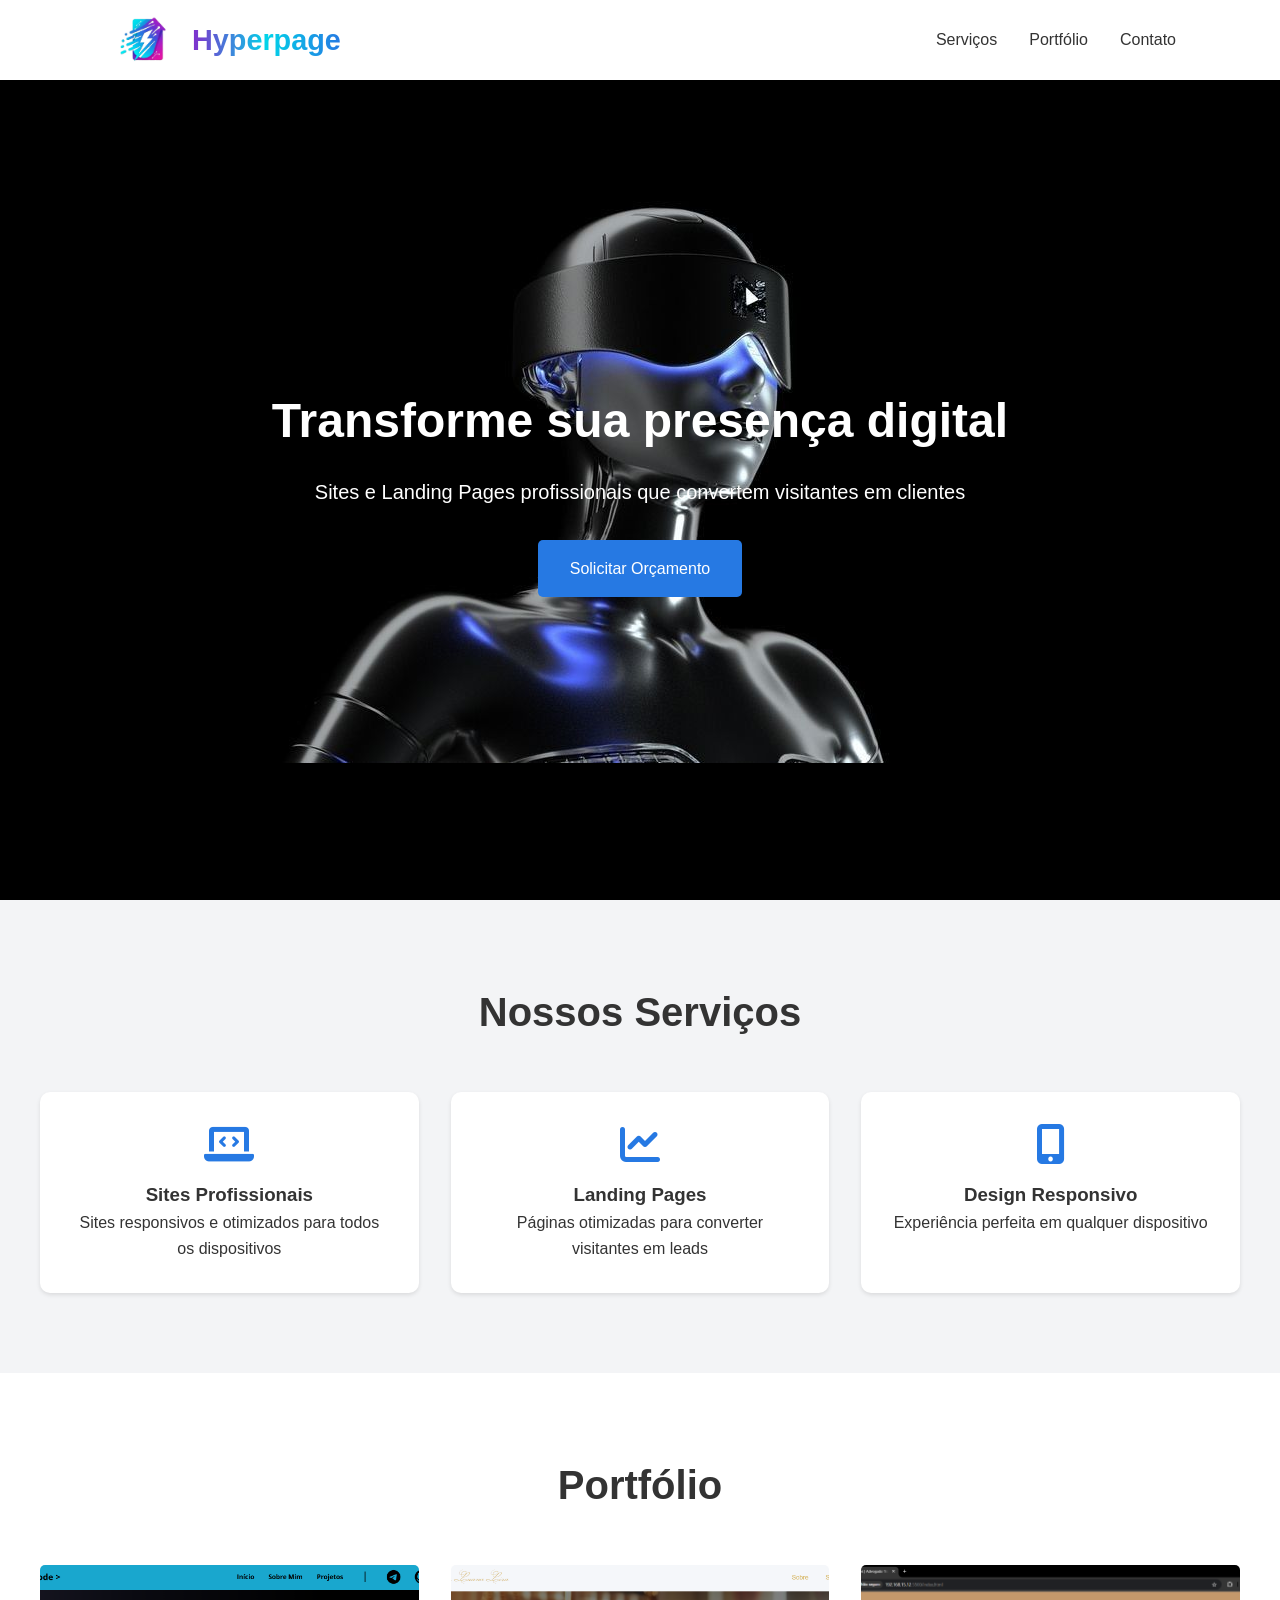
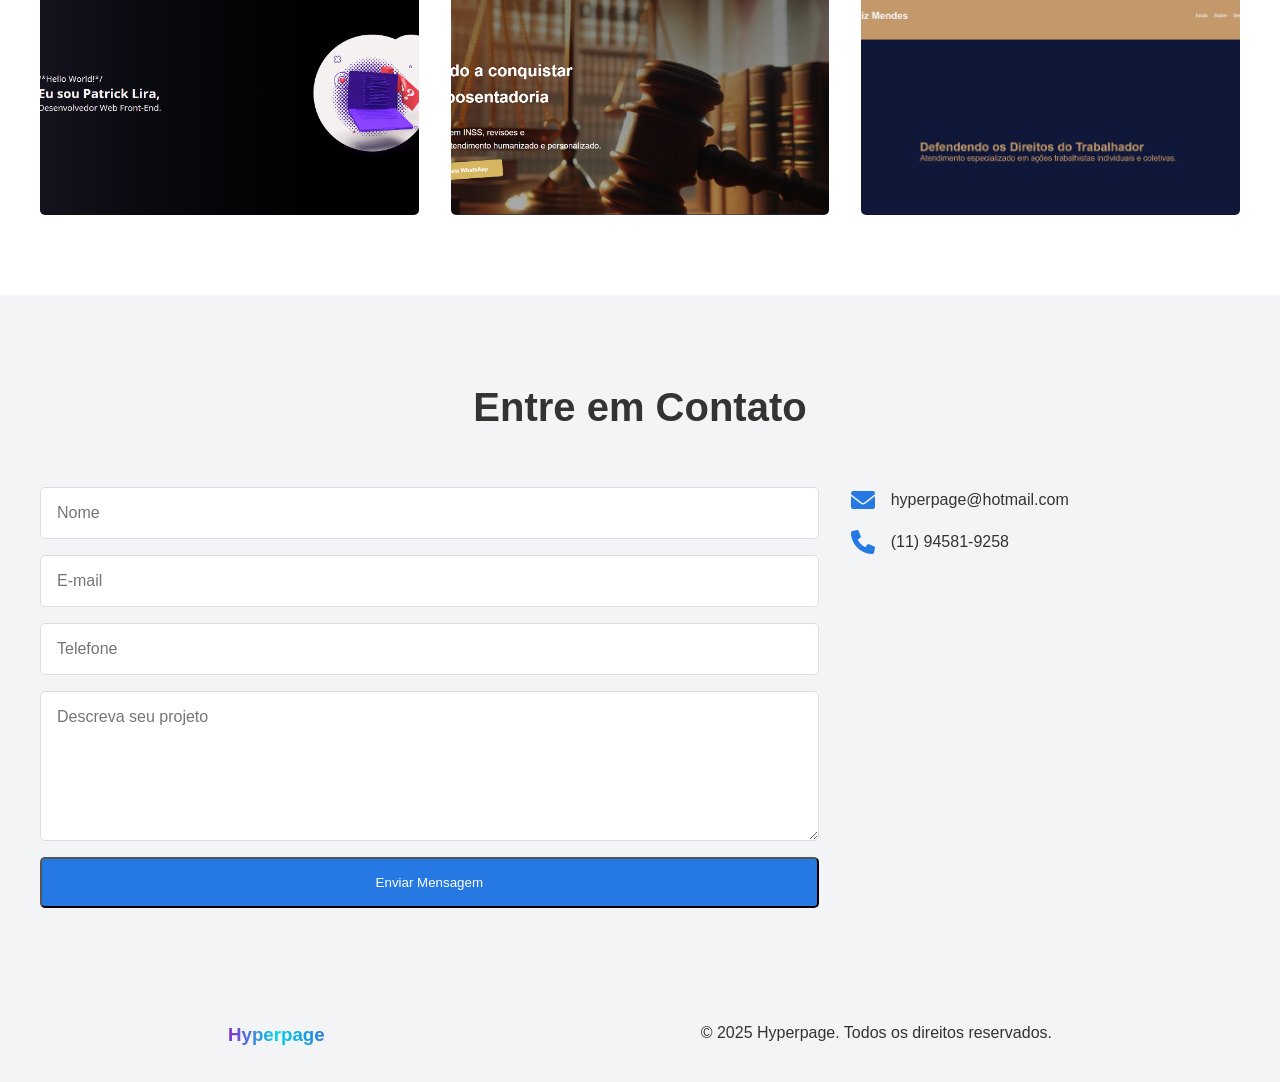
==== index.html @ bf41b52c "Primeiro commit" ====
<!DOCTYPE html>
<html lang="pt-BR">
  <head>
    <meta charset="UTF-8" />
    <meta name="viewport" content="width=device-width, initial-scale=1.0" />
    <title>Hyperpage - Desenvolvimento Web Profissional</title>
    <link rel="stylesheet" href="/assets/styles.css" />
    <link
      rel="stylesheet"
      href="https://cdnjs.cloudflare.com/ajax/libs/font-awesome/6.0.0/css/all.min.css"
    />
  </head>
  <body>
    <header>
      <nav>
        <div class="logo">
          <img
            src="/assets/images/hypericon.jpg"
            alt="Hyperpage Logo"
            class="logo"
            width="10%"
            height="10%"
          />
          <h2 class="nomelogo">Hyperpage</h2>
        </div>
        <div class="nav-links">
          <a href="#servicos">Serviços</a>
          <a href="#portfolio">Portfólio</a>
          <a href="#contato">Contato</a>
        </div>
      </nav>
    </header>

    <section class="hero">
      <div class="hero-content">
        <h1>Transforme sua presença digital</h1>
        <p>
          Sites e Landing Pages profissionais que convertem visitantes em
          clientes
        </p>
        <a href="#contato" class="cta-button">Solicitar Orçamento</a>
      </div>
    </section>

    <section id="servicos" class="services">
      <h2>Nossos Serviços</h2>
      <div class="service-grid">
        <div class="service-card">
          <i class="fas fa-laptop-code"></i>
          <h3>Sites Profissionais</h3>
          <p>Sites responsivos e otimizados para todos os dispositivos</p>
        </div>
        <div class="service-card">
          <i class="fas fa-chart-line"></i>
          <h3>Landing Pages</h3>
          <p>Páginas otimizadas para converter visitantes em leads</p>
        </div>
        <div class="service-card">
          <i class="fas fa-mobile-alt"></i>
          <h3>Design Responsivo</h3>
          <p>Experiência perfeita em qualquer dispositivo</p>
        </div>
      </div>
    </section>

    <section id="portfolio" class="portfolio">
      <h2>Portfólio</h2>
      <div class="portfolio-grid">
        <div class="portfolio-item">
          <img src="/assets/images/image1.png" alt="Projeto 1" />
          <div class="portfolio-overlay">
            <h3>Projeto 1</h3>
            <p>Portiólio Pessoal</p>
          </div>
        </div>
        <div class="portfolio-item">
          <img src="/assets/images/image2.png" alt="Projeto 2" />
          <div class="portfolio-overlay">
            <h3>Projeto 2</h3>
            <p>Landing Page</p>
          </div>
        </div>
        <div class="portfolio-item">
          <img src="assets/images/image3.png" alt="Projeto 3" />
          <div class="portfolio-overlay">
            <h3>Projeto 3</h3>
            <p>Site Institucional</p>
          </div>
        </div>
      </div>
    </section>

    <section id="contato" class="contact">
      <h2>Entre em Contato</h2>
      <div class="contact-container">
        <form id="contact-form">
          <input type="text" placeholder="Nome" required />
          <input type="email" placeholder="E-mail" required />
          <input type="tel" placeholder="Telefone" required />
          <textarea placeholder="Descreva seu projeto" required></textarea>
          <button type="submit" class="cta-button">Enviar Mensagem</button>
        </form>
        <div class="contact-info">
          <div class="contact-item">
            <i class="fas fa-envelope"></i>
            <p>hyperpage@hotmail.com</p>
          </div>
          <div class="contact-item">
            <i class="fas fa-phone"></i>
            <p>(11) 94581-9258</p>
          </div>
        </div>
      </div>
    </section>

    <footer>
      <div class="footer-content">
        <h3 class="footerlogo">Hyperpage</h3>
        <p>&copy; 2025 Hyperpage. Todos os direitos reservados.</p>
      </div>
    </footer>

    <script src="/assets/script.js"></script>
  </body>
</html>
---- assets/styles.css ----
* {
  margin: 0;
  padding: 0;
  box-sizing: border-box;
  font-family: "Segoe UI", Tahoma, Geneva, Verdana, sans-serif;
}

:root {
  /*--primary-color: #2563eb;*/
  --secondary-color: #1e40af;
  --primary-color: #2679e3;
  /*--secondary-color: #01d4e9;*/
  --text-color: #333;
  --light-bg: #f3f4f6;
}
html {
  scrollbar-width: none;
}
body {
  line-height: 1.6;
  color: var(--text-color);
}

/* Header & Navigation */
header {
  background-color: rgb(255, 255, 255);
  box-shadow: 0 2px 4px rgba(0, 0, 0, 0.1);
  position: fixed;
  width: 100%;
  z-index: 1000;
}

nav {
  display: flex;
  justify-content: space-between;
  align-items: center;
  padding: 1rem 5%;
  max-width: 1200px;
  margin: 0 auto;
  height: 80px;
}

.logo {
  font-size: 1.2rem;
  font-weight: bold;
  color: var(--primary-color);
  display: flex;
  align-items: center;
}
.nomelogo {
  background: #822ecc;
  background: linear-gradient(
    90deg,
    rgba(130, 46, 204, 1) 0%,
    rgba(1, 212, 233, 1) 50%,
    rgba(38, 121, 227, 1) 100%
  );
  background-clip: text;
  -webkit-background-clip: text;
  -webkit-text-fill-color: transparent;
  margin-left: 0.5rem;
}
.nav-links {
  display: flex;
  align-items: center;
}
.nav-links a {
  text-decoration: none;
  color: var(--text-color);
  margin-left: 2rem;
  transition: color 0.3s ease;
}

.nav-links a:hover {
  color: var(--primary-color);
}

/* Hero Section */
.hero {
  /*background: linear-gradient(rgba(37, 99, 235, 0.9), rgba(30, 64, 175, 0.9)),
    url("hero-bg.jpg");*/
  background: #822ecc;
  background: linear-gradient(
    90deg,
    rgba(130, 46, 204, 1) 0%,
    rgba(1, 212, 233, 1) 50%,
    rgba(38, 121, 227, 1) 100%
  );
  /*background-size: cover;*/
  background-position: center;
  background-repeat: no-repeat;
  background-color: #000000;
  background-image: url(/assets/images/banner.jpg);
  height: 100vh;
  display: flex;
  align-items: center;
  text-align: center;
  color: white;
  padding-top: 80px;
}

.hero-content {
  max-width: 800px;
  margin: 0 auto;
  padding: 0 1rem;
}
.hero h1 {
  font-size: 3rem;
  margin-bottom: 1rem;
}

.hero p {
  font-size: 1.25rem;
  margin-bottom: 2rem;
}

/* Buttons */
.cta-button {
  display: inline-block;
  padding: 1rem 2rem;
  background-color: var(--primary-color);
  color: white;
  text-decoration: none;
  border-radius: 5px;
  transition: background-color 0.3s ease;
}

.cta-button:hover {
  background-color: var(--secondary-color);
}

/* Services Section */
.services {
  padding: 5rem 1rem;
  background-color: var(--light-bg);
}

.services h2,
.portfolio h2,
.contact h2 {
  text-align: center;
  font-size: 2.5rem;
  margin-bottom: 3rem;
}

.service-grid {
  display: grid;
  grid-template-columns: repeat(auto-fit, minmax(250px, 1fr));
  gap: 2rem;
  max-width: 1200px;
  margin: 0 auto;
}

.service-card {
  background: white;
  padding: 2rem;
  border-radius: 10px;
  text-align: center;
  box-shadow: 0 2px 4px rgba(0, 0, 0, 0.1);
  transition: transform 0.3s ease;
}

.service-card:hover {
  transform: translateY(-5px);
}

.service-card i {
  font-size: 2.5rem;
  color: var(--primary-color);
  margin-bottom: 1rem;
}

/* Portfolio Section */
.portfolio {
  padding: 5rem 1rem;
}

.portfolio-grid {
  display: grid;
  grid-template-columns: repeat(auto-fit, minmax(300px, 1fr));
  gap: 2rem;
  max-width: 1200px;
  margin: 0 auto;
}

.portfolio-item {
  position: relative;
  overflow: hidden;
  border-radius: 5px;
  height: 250px;
}

.portfolio-item img {
  width: 100%;
  height: 100%;
  object-fit: cover;
  transition: transform 0.3s ease;
}

.portfolio-overlay {
  position: absolute;
  top: 0;
  left: 0;
  width: 100%;
  height: 100%;
  background: rgba(37, 99, 235, 0.9);
  color: white;
  display: flex;
  flex-direction: column;
  justify-content: center;
  align-items: center;
  opacity: 0;
  transition: opacity 0.3s ease;
}

.portfolio-item:hover .portfolio-overlay {
  opacity: 1;
}

.portfolio-item:hover img {
  transform: scale(1.1);
}

/* Contact Section */
.contact {
  padding: 5rem 1rem;
  background-color: var(--light-bg);
}

.contact-container {
  max-width: 1200px;
  margin: 0 auto;
  display: grid;
  grid-template-columns: 2fr 1fr;
  gap: 2rem;
}

#contact-form {
  display: flex;
  flex-direction: column;
  gap: 1rem;
}

#contact-form input,
#contact-form textarea {
  padding: 1rem;
  border: 1px solid #ddd;
  border-radius: 5px;
  font-size: 1rem;
}

#contact-form textarea {
  height: 150px;
  resize: vertical;
}

.contact-info {
  display: flex;
  flex-direction: column;
  gap: 1rem;
}

.contact-item {
  display: flex;
  align-items: center;
  gap: 1rem;
}

.contact-item i {
  font-size: 1.5rem;
  color: var(--primary-color);
}

/* Footer */
footer {
  background-color: var(--light-bg);
  color: var(--text-color);
  padding: 2rem 1rem;
}
.footerlogo {
  background: #822ecc;
  background: linear-gradient(
    90deg,
    rgba(130, 46, 204, 1) 0%,
    rgba(1, 212, 233, 1) 50%,
    rgba(38, 121, 227, 1) 100%
  );
  background-clip: text;
  -webkit-background-clip: text;
  -webkit-text-fill-color: transparent;
}
.footer-content {
  max-width: 1200px;
  margin: 0 auto;
  display: flex;
  justify-content: space-around;
}
/* Responsive Design */
@media (max-width: 768px) {
  .nav-links {
    display: none;
  }

  .hero h1 {
    font-size: 2rem;
  }

  .contact-container {
    grid-template-columns: 1fr;
  }
  .footer-content {
    flex-direction: column;
    align-items: center;
    text-align: center;
  }
}
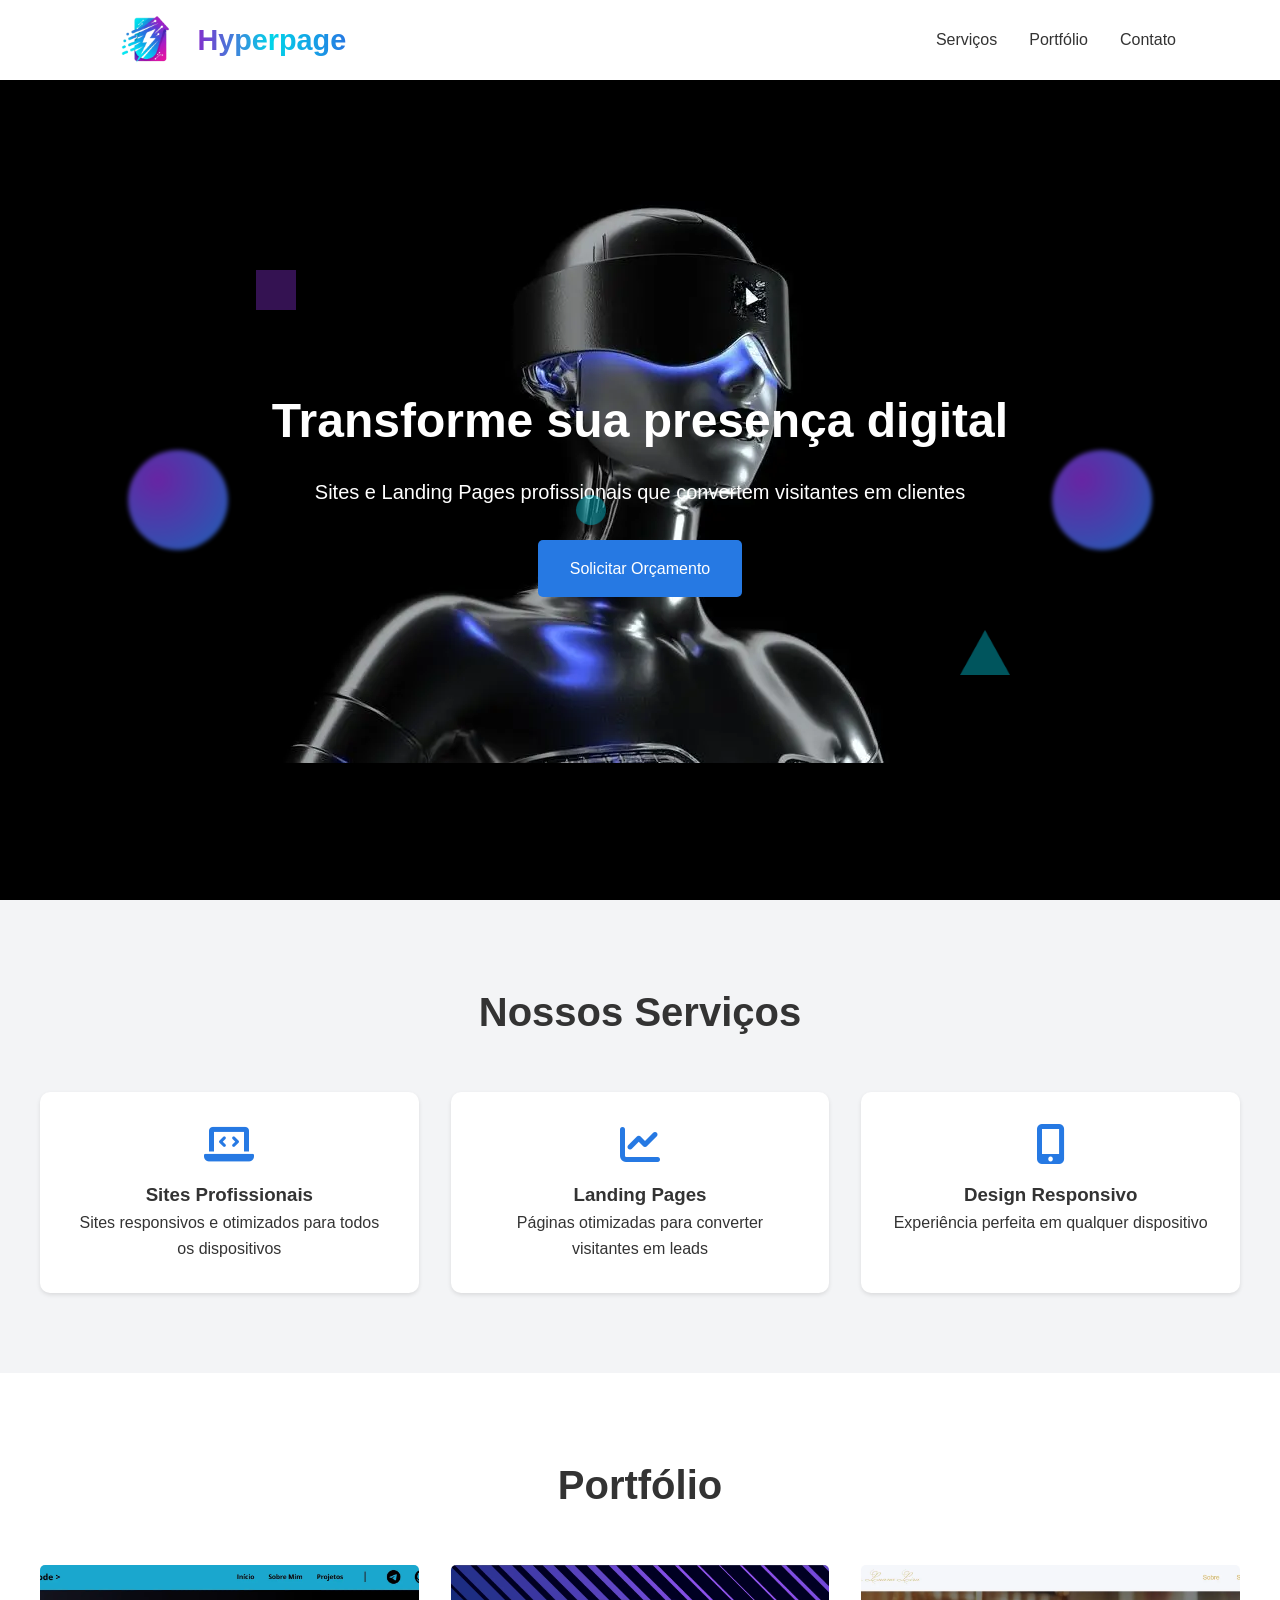
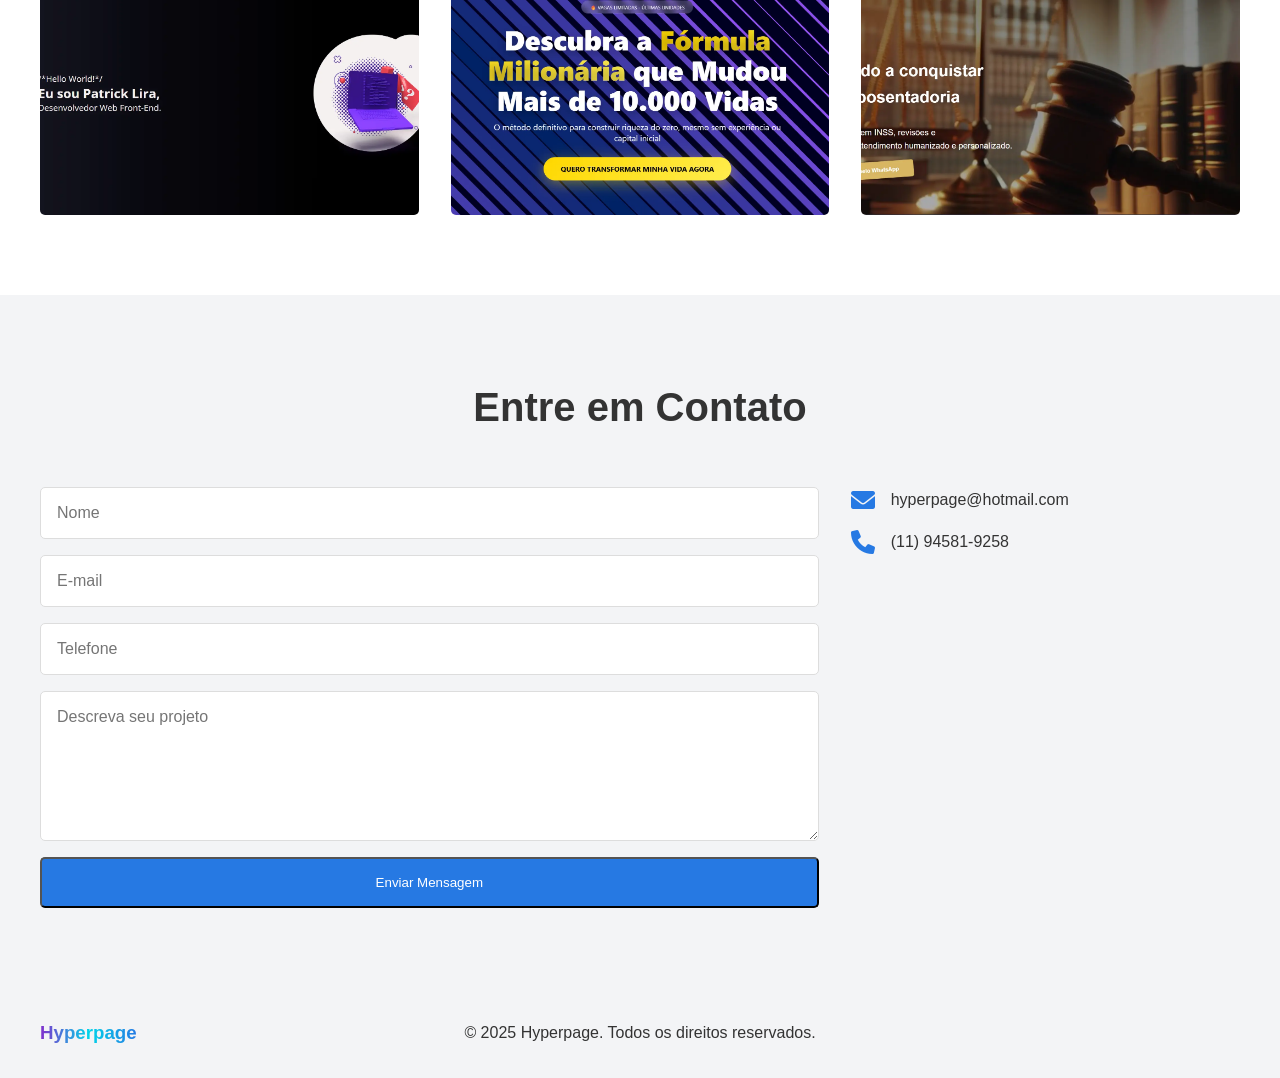
==== commit e1ddf2d0: "atualização de desempenho e melhorias" ====
--- a/index.html
+++ b/index.html
@@ -2,24 +2,100 @@
 <html lang="pt-BR">
   <head>
     <meta charset="UTF-8" />
+    
+    <link rel="preload" as="image" href="assets/images/banner.webp" type="image/webp">
     <meta name="viewport" content="width=device-width, initial-scale=1.0" />
-    <title>Hyperpage - Desenvolvimento Web Profissional</title>
-    <link rel="stylesheet" href="/assets/styles.css" />
+
+    <!-- SEO Meta Tags -->
+    <title>
+      Hyperpage - Desenvolvimento Web Profissional | Sites e Landing Pages
+    </title>
+    <meta
+      name="description"
+      content="Desenvolvimento de sites profissionais e landing pages otimizadas. Transforme sua presença digital e converta visitantes em clientes. Orçamento sem compromisso."
+    />
+    <meta
+      name="keywords"
+      content="desenvolvimento web, criação de sites, landing pages, sites profissionais, design responsivo, desenvolvimento web profissional, sites para empresas"
+    />
+    <meta name="author" content="Hyperpage" />
+    <meta name="robots" content="index, follow" />
+    <link rel="canonical" href="https://www.hyperpage.com.br" />
+
+    <!-- Open Graph / Facebook -->
+    <meta property="og:type" content="website" />
+    <meta property="og:url" content="https://www.hyperpage.com.br" />
+    <meta
+      property="og:title"
+      content="Hyperpage - Desenvolvimento Web Profissional"
+    />
+    <meta
+      property="og:description"
+      content="Sites e Landing Pages profissionais que convertem visitantes em clientes. Solicite seu orçamento!"
+    />
+    <meta
+      property="og:image"
+      content="https://www.hyperpage.com.br/assets/images/hypericonpng.png"
+    />
+    <meta property="og:locale" content="pt_BR" />
+
+    <!-- Twitter -->
+    <meta name="twitter:card" content="summary_large_image" />
+    <meta name="twitter:url" content="https://www.hyperpage.com.br" />
+    <meta
+      name="twitter:title"
+      content="Hyperpage - Desenvolvimento Web Profissional"
+    />
+    <meta
+      name="twitter:description"
+      content="Sites e Landing Pages profissionais que convertem visitantes em clientes"
+    />
+    <meta
+      name="twitter:image"
+      content="https://www.hyperpage.com.br/assets/images/hypericonpng.png"
+    />
+
+    <!-- Favicon -->
+    <link rel="icon" type="image/png" href="assets/images/hypericonpng.png" />
+    <link rel="apple-touch-icon" href="assets/images/hypericonpng.png" />
+
+    <!-- Stylesheets -->
+    <link rel="stylesheet" href="assets/styles.css" />
     <link
       rel="stylesheet"
       href="https://cdnjs.cloudflare.com/ajax/libs/font-awesome/6.0.0/css/all.min.css"
     />
+    <!-- Schema.org Markup -->
+    <script type="application/ld+json">
+      {
+        "@context": "https://schema.org",
+        "@type": "LocalBusiness",
+        "name": "Hyperpage",
+        "description": "Desenvolvimento de sites profissionais e landing pages",
+        "url": "https://www.hyperpage.com.br",
+        "telephone": "+55-11-94581-9258",
+        "email": "hyperpage@hotmail.com",
+        "address": {
+          "@type": "PostalAddress",
+          "addressLocality": "São Paulo",
+          "addressRegion": "SP",
+          "addressCountry": "BR"
+        },
+        "priceRange": "$$",
+        "openingHours": "Mo-Fr 09:00-18:00"
+      }
+    </script>
   </head>
   <body>
     <header>
       <nav>
         <div class="logo">
           <img
-            src="/assets/images/hypericon.jpg"
+            src="assets/images/hypericonpng.png"
             alt="Hyperpage Logo"
             class="logo"
-            width="10%"
-            height="10%"
+            width="13%"
+            height="13%"
           />
           <h2 class="nomelogo">Hyperpage</h2>
         </div>
@@ -30,7 +106,13 @@
         </div>
       </nav>
     </header>
-
+    <!-- Esferas giratórias laterais -->
+    <div class="orb orb-left"></div>
+    <div class="orb orb-right"></div>
+    <!--Formas geométricas flutuantes-->
+    <div class="shape square"></div>
+    <div class="shape triangle"></div>
+    <div class="shape circle"></div>
     <section class="hero">
       <div class="hero-content">
         <h1>Transforme sua presença digital</h1>
@@ -38,10 +120,14 @@
           Sites e Landing Pages profissionais que convertem visitantes em
           clientes
         </p>
-        <a href="#contato" class="cta-button">Solicitar Orçamento</a>
-      </div>
-    </section>
-
+        <a
+          href="https://wa.me/5511945819258?text=Ol%C3%A1%20vim%20pela%20Hyperpage%20e%20gostaria%20de%20mais%20informa%C3%A7%C3%B5es!!"
+          target="_blank"
+          class="cta-button"
+          >Solicitar Orçamento</a
+        >
+      </div>
+    </section>
     <section id="servicos" class="services">
       <h2>Nossos Serviços</h2>
       <div class="service-grid">
@@ -62,42 +148,49 @@
         </div>
       </div>
     </section>
-
     <section id="portfolio" class="portfolio">
       <h2>Portfólio</h2>
       <div class="portfolio-grid">
-        <div class="portfolio-item">
-          <img src="/assets/images/image1.png" alt="Projeto 1" />
+        <div class="portfolio-item"><a href="https://0lira.github.io/my-react-portfolio" target="_blank" style="text-decoration:none; color: #f3f4f6;">
+          <img src="assets/images/image1.webp" alt="Projeto 1" />
           <div class="portfolio-overlay">
             <h3>Projeto 1</h3>
-            <p>Portiólio Pessoal</p>
+            <p>Portifólio Pessoal</p></a>
           </div>
         </div>
         <div class="portfolio-item">
-          <img src="/assets/images/image2.png" alt="Projeto 2" />
+          <a href="https://0lira.github.io/LandingPageCurso" target="_blank" style="text-decoration:none; color: #f3f4f6;">
+          <img src="assets/images/image2.webp" alt="Projeto 2" />
           <div class="portfolio-overlay">
             <h3>Projeto 2</h3>
-            <p>Landing Page</p>
+            <p>Landing Page</p></a>
           </div>
         </div>
         <div class="portfolio-item">
-          <img src="assets/images/image3.png" alt="Projeto 3" />
+          <a href="https://0lira.github.io/Dra.-Luana-Lira" target="_blank" style="text-decoration:none; color: #f3f4f6;">
+          <img src="assets/images/image3.webp" alt="Projeto 3" />
           <div class="portfolio-overlay">
             <h3>Projeto 3</h3>
-            <p>Site Institucional</p>
-          </div>
-        </div>
-      </div>
-    </section>
-
+            <p>Site Institucional</p></a>
+          </div>
+        </div>
+      </div>
+    </section>
     <section id="contato" class="contact">
       <h2>Entre em Contato</h2>
       <div class="contact-container">
-        <form id="contact-form">
-          <input type="text" placeholder="Nome" required />
-          <input type="email" placeholder="E-mail" required />
-          <input type="tel" placeholder="Telefone" required />
-          <textarea placeholder="Descreva seu projeto" required></textarea>
+        <form
+          id="contact-form"
+          action="https://formspree.io/f/xwpappdj"
+          method="POST">
+          <input type="text" name="nome" placeholder="Nome" required />
+          <input type="email" name="email" placeholder="E-mail" required />
+          <input type="tel" name="telefone" placeholder="Telefone" required />
+          <textarea
+            name="mensagem"
+            placeholder="Descreva seu projeto"
+            required
+          ></textarea>
           <button type="submit" class="cta-button">Enviar Mensagem</button>
         </form>
         <div class="contact-info">
@@ -112,14 +205,12 @@
         </div>
       </div>
     </section>
-
     <footer>
       <div class="footer-content">
         <h3 class="footerlogo">Hyperpage</h3>
         <p>&copy; 2025 Hyperpage. Todos os direitos reservados.</p>
       </div>
     </footer>
-
-    <script src="/assets/script.js"></script>
+<script src="assets/script.js" defer></script>
   </body>
 </html>
--- a/assets/styles.css
+++ b/assets/styles.css
@@ -4,7 +4,6 @@
   box-sizing: border-box;
   font-family: "Segoe UI", Tahoma, Geneva, Verdana, sans-serif;
 }
-
 :root {
   /*--primary-color: #2563eb;*/
   --secondary-color: #1e40af;
@@ -20,7 +19,6 @@
   line-height: 1.6;
   color: var(--text-color);
 }
-
 /* Header & Navigation */
 header {
   background-color: rgb(255, 255, 255);
@@ -28,8 +26,8 @@
   position: fixed;
   width: 100%;
   z-index: 1000;
-}
-
+  contain: layout paint;
+}
 nav {
   display: flex;
   justify-content: space-between;
@@ -39,7 +37,10 @@
   margin: 0 auto;
   height: 80px;
 }
-
+.orb,
+.shape {
+  will-change: transform;
+}
 .logo {
   font-size: 1.2rem;
   font-weight: bold;
@@ -70,35 +71,102 @@
   margin-left: 2rem;
   transition: color 0.3s ease;
 }
-
 .nav-links a:hover {
   color: var(--primary-color);
 }
-
+/* ===== Orb ===== */
+.orb {
+  position: absolute;
+  width: 100px;
+  height: 100px;
+  border-radius: 50%;
+  background: radial-gradient(circle at 30% 30%, #822ecc, #2679e3);
+  filter: blur(2px);
+  opacity: 0.8;
+}
+/* Esferas em posições diferentes */
+.orb-left {
+  left: 10%;
+  top: 50%;
+  animation: orbit-right 7s linear infinite;
+}
+.orb-right {
+  right: 10%;
+  top: 50%;
+  animation: orbit-left 9s linear infinite;
+}
+/* ===== Animações ===== */
+@keyframes orbit-right {
+  0% {
+    transform: rotate(0deg) translateX(40px) rotate(0deg);
+  }
+  100% {
+    transform: rotate(360deg) translateX(40px) rotate(-360deg);
+  }
+}
+@keyframes orbit-left {
+  0% {
+    transform: rotate(0deg) translateX(40px) rotate(0deg);
+  }
+  100% {
+    transform: rotate(-360deg) translateX(40px) rotate(360deg);
+  }
+}
+/* ===== Formas geométricas flutuantes ===== */
+.shape {
+  position: absolute;
+  opacity: 0.4;
+  animation: float 6s ease-in-out infinite alternate;
+}
+.square {
+  width: 40px;
+  height: 40px;
+  background: #822ecc;
+  top: 30%;
+  left: 20%;
+  animation-delay: 0s;
+}
+.triangle {
+  width: 0;
+  height: 0;
+  border-left: 25px solid transparent;
+  border-right: 25px solid transparent;
+  border-bottom: 45px solid #01d4e9;
+  top: 70%;
+  left: 75%;
+  animation-delay: 2s;
+}
+.circle {
+  width: 30px;
+  height: 30px;
+  border-radius: 50%;
+  background: #01d4e9;
+  top: 55%;
+  left: 45%;
+  animation-delay: 1s;
+}
+@keyframes float {
+  0% {
+    transform: translateY(0px) rotate(0deg) scale(1);
+  }
+  100% {
+    transform: translateY(-30px) rotate(360deg) scale(1.2);
+  }
+}
 /* Hero Section */
 .hero {
-  /*background: linear-gradient(rgba(37, 99, 235, 0.9), rgba(30, 64, 175, 0.9)),
-    url("hero-bg.jpg");*/
-  background: #822ecc;
-  background: linear-gradient(
-    90deg,
-    rgba(130, 46, 204, 1) 0%,
-    rgba(1, 212, 233, 1) 50%,
-    rgba(38, 121, 227, 1) 100%
-  );
-  /*background-size: cover;*/
+  background-image: url(/assets/images/banner.webp);
   background-position: center;
   background-repeat: no-repeat;
   background-color: #000000;
-  background-image: url(/assets/images/banner.jpg);
   height: 100vh;
+  min-height: 100vh;
   display: flex;
   align-items: center;
   text-align: center;
   color: white;
   padding-top: 80px;
 }
-
 .hero-content {
   max-width: 800px;
   margin: 0 auto;
@@ -108,12 +176,10 @@
   font-size: 3rem;
   margin-bottom: 1rem;
 }
-
 .hero p {
   font-size: 1.25rem;
   margin-bottom: 2rem;
 }
-
 /* Buttons */
 .cta-button {
   display: inline-block;
@@ -124,17 +190,14 @@
   border-radius: 5px;
   transition: background-color 0.3s ease;
 }
-
 .cta-button:hover {
   background-color: var(--secondary-color);
 }
-
 /* Services Section */
 .services {
   padding: 5rem 1rem;
   background-color: var(--light-bg);
 }
-
 .services h2,
 .portfolio h2,
 .contact h2 {
@@ -142,7 +205,6 @@
   font-size: 2.5rem;
   margin-bottom: 3rem;
 }
-
 .service-grid {
   display: grid;
   grid-template-columns: repeat(auto-fit, minmax(250px, 1fr));
@@ -150,7 +212,6 @@
   max-width: 1200px;
   margin: 0 auto;
 }
-
 .service-card {
   background: white;
   padding: 2rem;
@@ -159,22 +220,18 @@
   box-shadow: 0 2px 4px rgba(0, 0, 0, 0.1);
   transition: transform 0.3s ease;
 }
-
 .service-card:hover {
   transform: translateY(-5px);
 }
-
 .service-card i {
   font-size: 2.5rem;
   color: var(--primary-color);
   margin-bottom: 1rem;
 }
-
 /* Portfolio Section */
 .portfolio {
   padding: 5rem 1rem;
 }
-
 .portfolio-grid {
   display: grid;
   grid-template-columns: repeat(auto-fit, minmax(300px, 1fr));
@@ -182,21 +239,18 @@
   max-width: 1200px;
   margin: 0 auto;
 }
-
 .portfolio-item {
   position: relative;
   overflow: hidden;
   border-radius: 5px;
   height: 250px;
 }
-
 .portfolio-item img {
   width: 100%;
   height: 100%;
   object-fit: cover;
   transition: transform 0.3s ease;
 }
-
 .portfolio-overlay {
   position: absolute;
   top: 0;
@@ -212,21 +266,17 @@
   opacity: 0;
   transition: opacity 0.3s ease;
 }
-
 .portfolio-item:hover .portfolio-overlay {
   opacity: 1;
 }
-
 .portfolio-item:hover img {
   transform: scale(1.1);
 }
-
 /* Contact Section */
 .contact {
   padding: 5rem 1rem;
   background-color: var(--light-bg);
 }
-
 .contact-container {
   max-width: 1200px;
   margin: 0 auto;
@@ -234,13 +284,11 @@
   grid-template-columns: 2fr 1fr;
   gap: 2rem;
 }
-
 #contact-form {
   display: flex;
   flex-direction: column;
   gap: 1rem;
 }
-
 #contact-form input,
 #contact-form textarea {
   padding: 1rem;
@@ -248,34 +296,30 @@
   border-radius: 5px;
   font-size: 1rem;
 }
-
 #contact-form textarea {
   height: 150px;
   resize: vertical;
 }
-
 .contact-info {
   display: flex;
   flex-direction: column;
   gap: 1rem;
 }
-
 .contact-item {
   display: flex;
   align-items: center;
   gap: 1rem;
 }
-
 .contact-item i {
   font-size: 1.5rem;
   color: var(--primary-color);
 }
-
 /* Footer */
 footer {
   background-color: var(--light-bg);
   color: var(--text-color);
   padding: 2rem 1rem;
+  position: relative;
 }
 .footerlogo {
   background: #822ecc;
@@ -292,19 +336,29 @@
 .footer-content {
   max-width: 1200px;
   margin: 0 auto;
-  display: flex;
-  justify-content: space-around;
+  /*display: flex;
+  justify-content: space-around;*/
+  text-align: center;
+  position: relative;
+}
+.footerlogo {
+  position: absolute;
+  left: 0;
+  top: 50%;
+  transform: translateY(-50%);
+  margin: 0;
 }
 /* Responsive Design */
 @media (max-width: 768px) {
   .nav-links {
     display: none;
   }
-
+  .logo {
+    justify-content: center;
+  }
   .hero h1 {
     font-size: 2rem;
   }
-
   .contact-container {
     grid-template-columns: 1fr;
   }
@@ -313,4 +367,9 @@
     align-items: center;
     text-align: center;
   }
-}
+  .footerlogo {
+    position: static;
+    transform: none;
+    margin-bottom: 10px;
+  }
+}
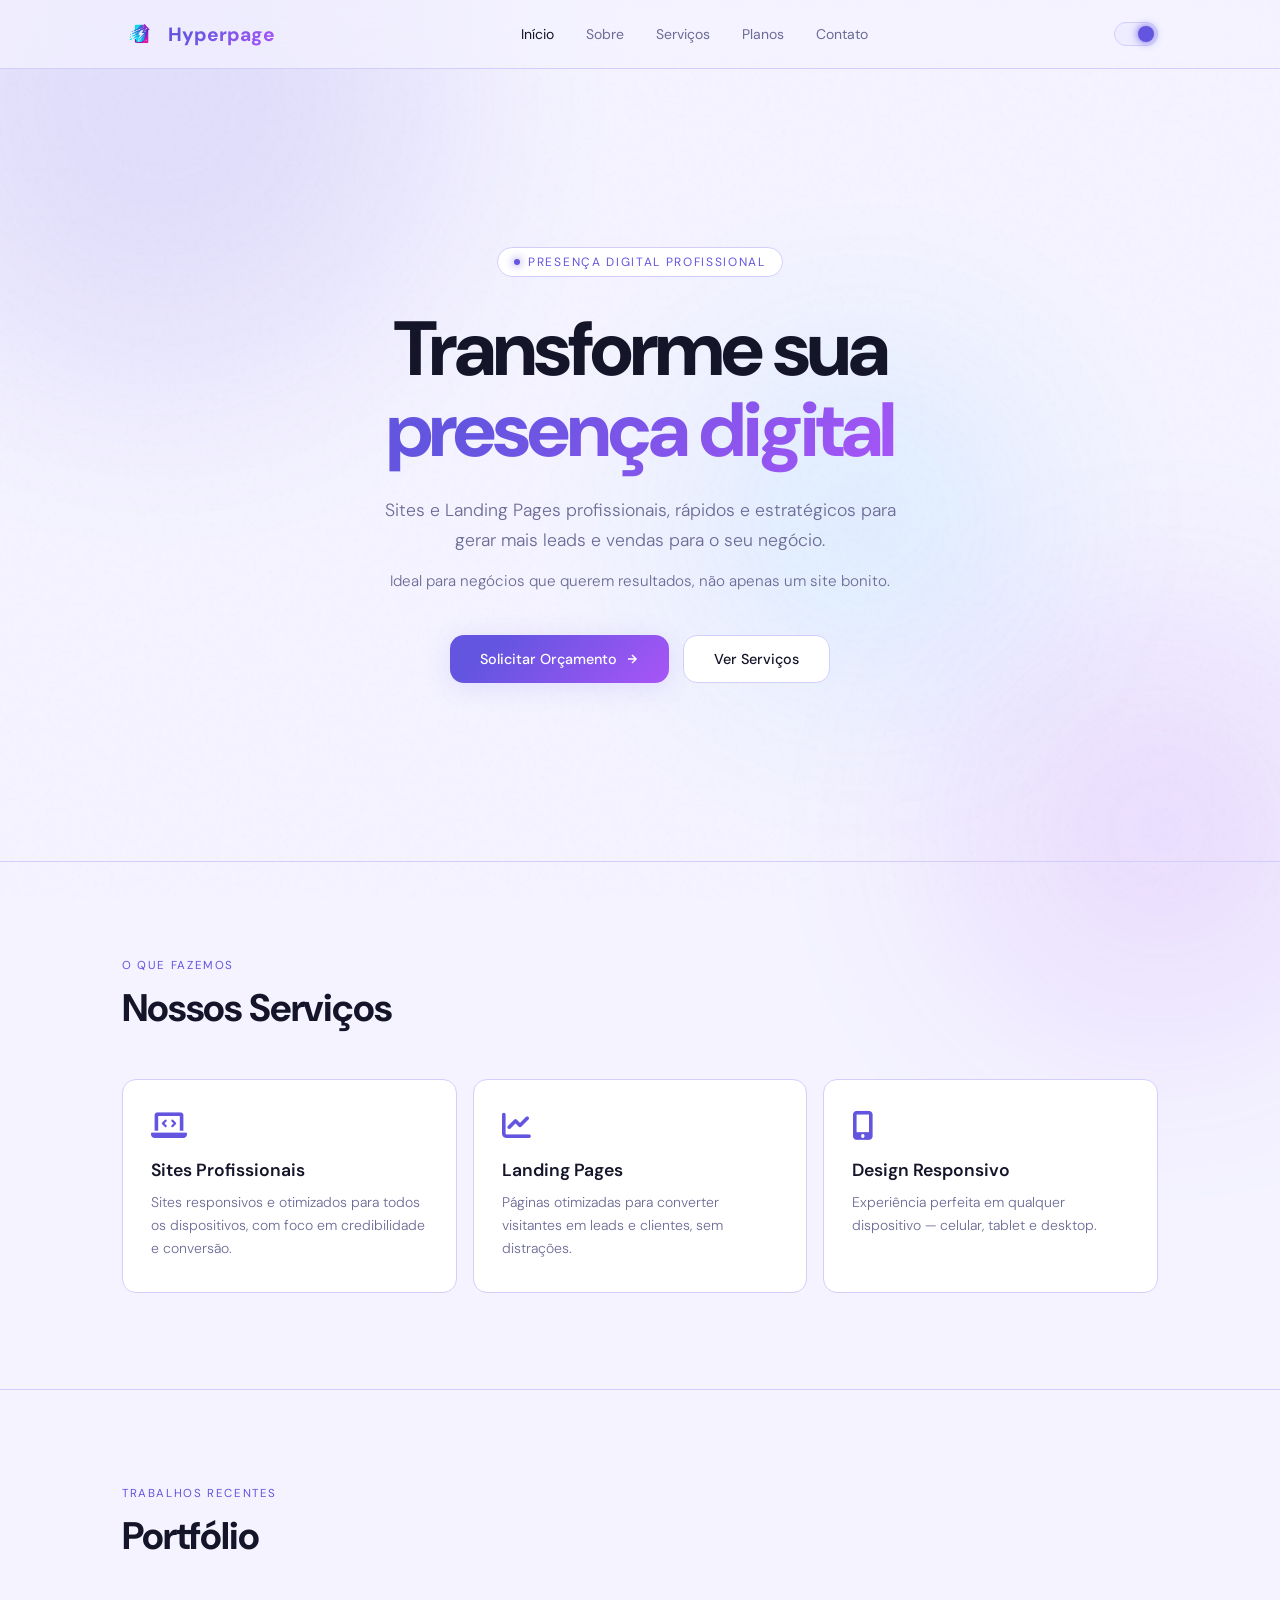
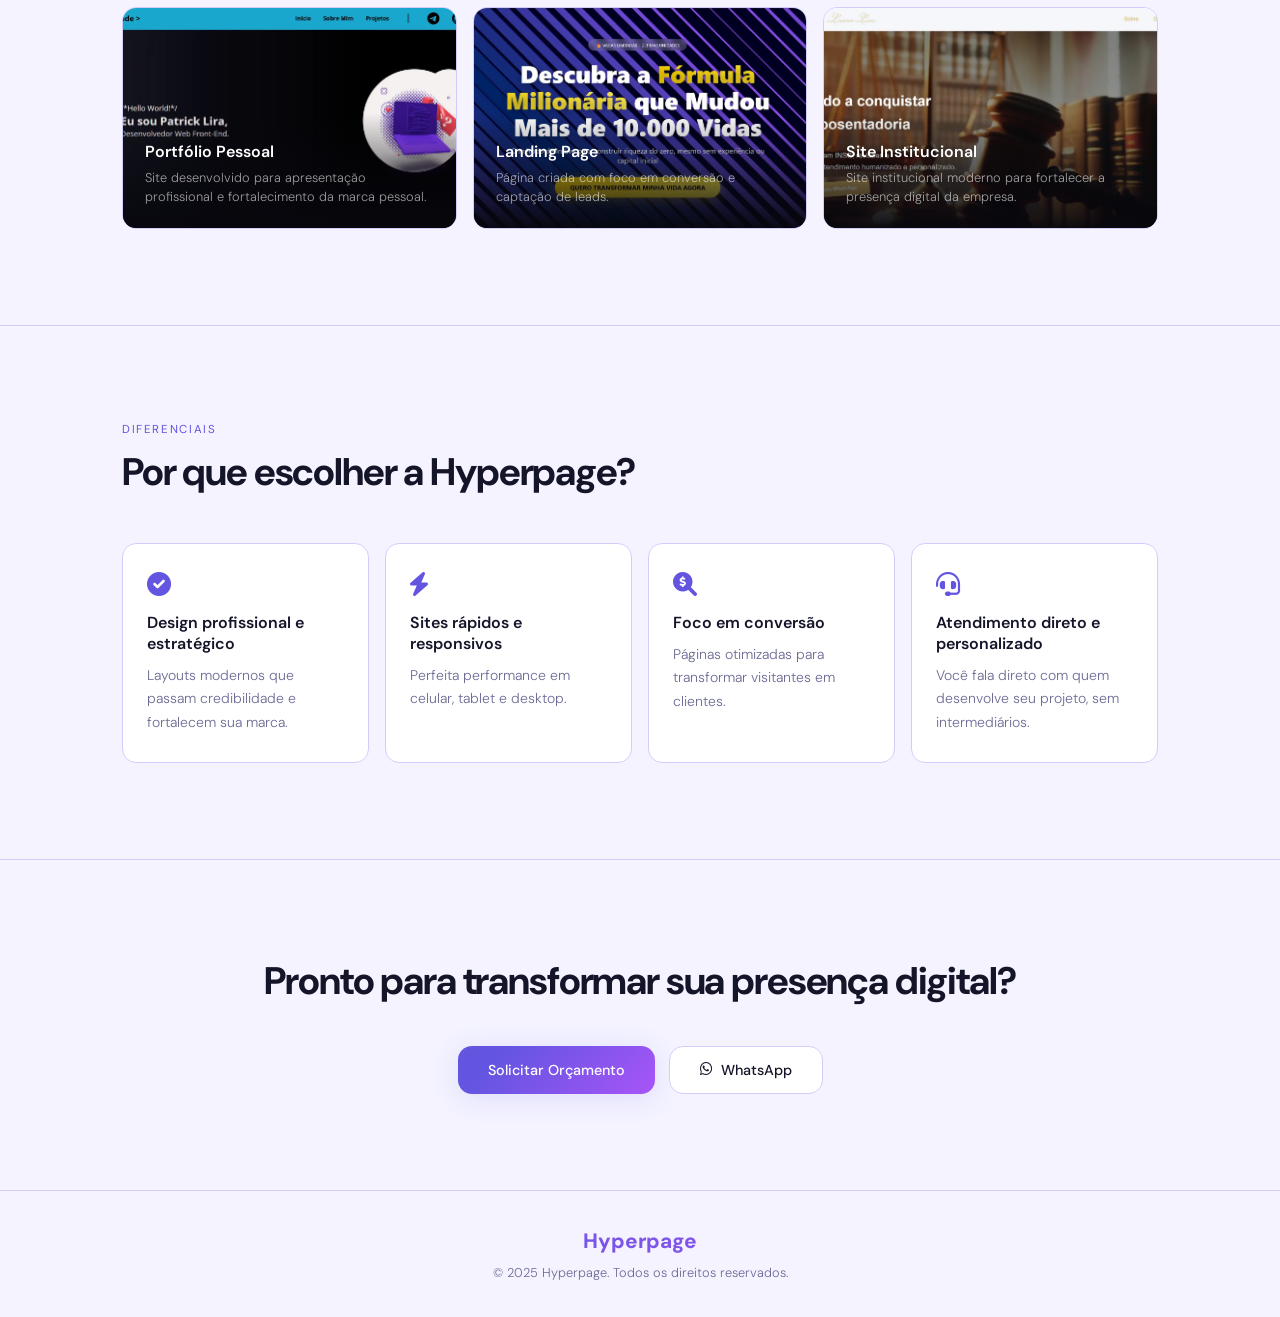
==== commit be4a81fe: "first commit" ====
--- a/index.html
+++ b/index.html
@@ -1,216 +1,321 @@
-<!DOCTYPE html>
-<html lang="pt-BR">
+<!doctype html>
+<html lang="pt-BR" data-theme="light">
   <head>
     <meta charset="UTF-8" />
-    
-    <link rel="preload" as="image" href="assets/images/banner.webp" type="image/webp">
+    <link
+      rel="preload"
+      as="image"
+      href="assets/images/banner.webp"
+      type="image/webp"
+    />
     <meta name="viewport" content="width=device-width, initial-scale=1.0" />
 
-    <!-- SEO Meta Tags -->
-    <title>
-      Hyperpage - Desenvolvimento Web Profissional | Sites e Landing Pages
-    </title>
+    <!-- Google tag (gtag.js) -->
+    <script
+      async
+      src="https://www.googletagmanager.com/gtag/js?id=AW-17977303351"
+    ></script>
+    <script>
+      window.dataLayer = window.dataLayer || [];
+      function gtag() {
+        dataLayer.push(arguments);
+      }
+      gtag("js", new Date());
+      gtag("config", "AW-17977303351");
+    </script>
+
+    <title>Criação de Sites e Landing Pages Profissionais | Hyperpage</title>
     <meta
       name="description"
       content="Desenvolvimento de sites profissionais e landing pages otimizadas. Transforme sua presença digital e converta visitantes em clientes. Orçamento sem compromisso."
     />
     <meta
       name="keywords"
-      content="desenvolvimento web, criação de sites, landing pages, sites profissionais, design responsivo, desenvolvimento web profissional, sites para empresas"
+      content="desenvolvimento web, criação de sites, landing pages, sites profissionais, design responsivo"
     />
     <meta name="author" content="Hyperpage" />
     <meta name="robots" content="index, follow" />
     <link rel="canonical" href="https://www.hyperpage.com.br" />
 
-    <!-- Open Graph / Facebook -->
     <meta property="og:type" content="website" />
     <meta property="og:url" content="https://www.hyperpage.com.br" />
     <meta
       property="og:title"
-      content="Hyperpage - Desenvolvimento Web Profissional"
+      content="Criação de Sites e Landing Pages Profissionais | Hyperpage"
     />
     <meta
       property="og:description"
-      content="Sites e Landing Pages profissionais que convertem visitantes em clientes. Solicite seu orçamento!"
+      content="Sites e Landing Pages profissionais que convertem visitantes em clientes."
     />
     <meta
       property="og:image"
-      content="https://www.hyperpage.com.br/assets/images/hypericonpng.png"
+      content="https://www.hyperpage.com.br/assets/images/hypericon32x32.png"
     />
     <meta property="og:locale" content="pt_BR" />
 
-    <!-- Twitter -->
     <meta name="twitter:card" content="summary_large_image" />
     <meta name="twitter:url" content="https://www.hyperpage.com.br" />
     <meta
       name="twitter:title"
-      content="Hyperpage - Desenvolvimento Web Profissional"
+      content="Criação de Sites e Landing Pages Profissionais | Hyperpage"
     />
     <meta
       name="twitter:description"
       content="Sites e Landing Pages profissionais que convertem visitantes em clientes"
     />
-    <meta
-      name="twitter:image"
-      content="https://www.hyperpage.com.br/assets/images/hypericonpng.png"
-    />
-
-    <!-- Favicon -->
-    <link rel="icon" type="image/png" href="assets/images/hypericonpng.png" />
-    <link rel="apple-touch-icon" href="assets/images/hypericonpng.png" />
-
-    <!-- Stylesheets -->
-    <link rel="stylesheet" href="assets/styles.css" />
+
+    <link rel="icon" type="image/png" href="assets/images/hypericon32x32.png" />
+    <link rel="apple-touch-icon" href="assets/images/hypericonpng180x180.png" />
+
+    <link
+      href="https://fonts.googleapis.com/css2?family=DM+Sans:ital,opsz,wght@0,9..40,300;0,9..40,400;0,9..40,500;1,9..40,300&display=swap"
+      rel="stylesheet"
+    />
+    <link rel="stylesheet" href="styles.css" />
     <link
       rel="stylesheet"
       href="https://cdnjs.cloudflare.com/ajax/libs/font-awesome/6.0.0/css/all.min.css"
     />
-    <!-- Schema.org Markup -->
+
     <script type="application/ld+json">
       {
         "@context": "https://schema.org",
-        "@type": "LocalBusiness",
+        "@type": "Organization",
         "name": "Hyperpage",
-        "description": "Desenvolvimento de sites profissionais e landing pages",
         "url": "https://www.hyperpage.com.br",
-        "telephone": "+55-11-94581-9258",
-        "email": "hyperpage@hotmail.com",
-        "address": {
-          "@type": "PostalAddress",
-          "addressLocality": "São Paulo",
-          "addressRegion": "SP",
-          "addressCountry": "BR"
-        },
-        "priceRange": "$$",
-        "openingHours": "Mo-Fr 09:00-18:00"
+        "logo": "https://www.hyperpage.com.br/assets/images/hypericon3.jpg",
+        "description": "Desenvolvimento de sites profissionais e landing pages focadas em conversão",
+        "sameAs": ["https://www.instagram.com/hyperpage_"]
       }
     </script>
+
+    <style></style>
   </head>
   <body>
+    <div class="blob blob-1"></div>
+    <div class="blob blob-2"></div>
+    <div class="blob blob-3"></div>
+
     <header>
       <nav>
-        <div class="logo">
-          <img
-            src="assets/images/hypericonpng.png"
-            alt="Hyperpage Logo"
-            class="logo"
-            width="13%"
-            height="13%"
-          />
-          <h2 class="nomelogo">Hyperpage</h2>
-        </div>
-        <div class="nav-links">
-          <a href="#servicos">Serviços</a>
-          <a href="#portfolio">Portfólio</a>
-          <a href="#contato">Contato</a>
+        <div class="nav-inner">
+          <a href="index.html" class="nav-logo">
+            <img src="assets/images/hypericonpng.png" alt="Hyperpage Logo" />
+            <span class="nav-logo-text">Hyperpage</span>
+          </a>
+          <div class="nav-links">
+            <a href="index.html" class="active">Início</a>
+            <a href="about.html">Sobre</a>
+            <a href="services.html">Serviços</a>
+            <a href="plans.html">Planos</a>
+            <a href="contact.html">Contato</a>
+          </div>
+          <div class="nav-right">
+            <button
+              class="theme-toggle"
+              id="themeToggle"
+              aria-label="Alternar tema"
+            ></button>
+            <button class="hamburger" id="hamburger" aria-label="Menu">
+              <span></span><span></span><span></span>
+            </button>
+          </div>
         </div>
       </nav>
+      <div class="mobile-menu" id="mobileMenu">
+        <a href="index.html">Início</a>
+        <a href="about.html">Sobre</a>
+        <a href="services.html">Serviços</a>
+        <a href="plans.html">Planos</a>
+        <a href="contact.html">Contato</a>
+      </div>
     </header>
-    <!-- Esferas giratórias laterais -->
-    <div class="orb orb-left"></div>
-    <div class="orb orb-right"></div>
-    <!--Formas geométricas flutuantes-->
-    <div class="shape square"></div>
-    <div class="shape triangle"></div>
-    <div class="shape circle"></div>
-    <section class="hero">
-      <div class="hero-content">
-        <h1>Transforme sua presença digital</h1>
-        <p>
-          Sites e Landing Pages profissionais que convertem visitantes em
-          clientes
-        </p>
-        <a
-          href="https://wa.me/5511945819258?text=Ol%C3%A1%20vim%20pela%20Hyperpage%20e%20gostaria%20de%20mais%20informa%C3%A7%C3%B5es!!"
-          target="_blank"
-          class="cta-button"
-          >Solicitar Orçamento</a
-        >
-      </div>
-    </section>
-    <section id="servicos" class="services">
-      <h2>Nossos Serviços</h2>
-      <div class="service-grid">
-        <div class="service-card">
-          <i class="fas fa-laptop-code"></i>
-          <h3>Sites Profissionais</h3>
-          <p>Sites responsivos e otimizados para todos os dispositivos</p>
-        </div>
-        <div class="service-card">
-          <i class="fas fa-chart-line"></i>
-          <h3>Landing Pages</h3>
-          <p>Páginas otimizadas para converter visitantes em leads</p>
-        </div>
-        <div class="service-card">
-          <i class="fas fa-mobile-alt"></i>
-          <h3>Design Responsivo</h3>
-          <p>Experiência perfeita em qualquer dispositivo</p>
-        </div>
-      </div>
-    </section>
-    <section id="portfolio" class="portfolio">
-      <h2>Portfólio</h2>
-      <div class="portfolio-grid">
-        <div class="portfolio-item"><a href="https://0lira.github.io/my-react-portfolio" target="_blank" style="text-decoration:none; color: #f3f4f6;">
-          <img src="assets/images/image1.webp" alt="Projeto 1" />
-          <div class="portfolio-overlay">
-            <h3>Projeto 1</h3>
-            <p>Portifólio Pessoal</p></a>
-          </div>
-        </div>
-        <div class="portfolio-item">
-          <a href="https://0lira.github.io/LandingPageCurso" target="_blank" style="text-decoration:none; color: #f3f4f6;">
-          <img src="assets/images/image2.webp" alt="Projeto 2" />
-          <div class="portfolio-overlay">
-            <h3>Projeto 2</h3>
-            <p>Landing Page</p></a>
-          </div>
-        </div>
-        <div class="portfolio-item">
-          <a href="https://0lira.github.io/Dra.-Luana-Lira" target="_blank" style="text-decoration:none; color: #f3f4f6;">
-          <img src="assets/images/image3.webp" alt="Projeto 3" />
-          <div class="portfolio-overlay">
-            <h3>Projeto 3</h3>
-            <p>Site Institucional</p></a>
-          </div>
-        </div>
-      </div>
-    </section>
-    <section id="contato" class="contact">
-      <h2>Entre em Contato</h2>
-      <div class="contact-container">
-        <form
-          id="contact-form"
-          action="https://formspree.io/f/xwpappdj"
-          method="POST">
-          <input type="text" name="nome" placeholder="Nome" required />
-          <input type="email" name="email" placeholder="E-mail" required />
-          <input type="tel" name="telefone" placeholder="Telefone" required />
-          <textarea
-            name="mensagem"
-            placeholder="Descreva seu projeto"
-            required
-          ></textarea>
-          <button type="submit" class="cta-button">Enviar Mensagem</button>
-        </form>
-        <div class="contact-info">
-          <div class="contact-item">
-            <i class="fas fa-envelope"></i>
-            <p>hyperpage@hotmail.com</p>
-          </div>
-          <div class="contact-item">
-            <i class="fas fa-phone"></i>
-            <p>(11) 94581-9258</p>
-          </div>
-        </div>
-      </div>
-    </section>
+
+    <!-- HERO -->
+    <div class="wrapper">
+      <section class="hero-section">
+        <div>
+          <div class="hero-eyebrow">
+            <span class="hero-eyebrow-dot"></span>
+            Presença Digital Profissional
+          </div>
+          <h1>Transforme sua<br /><em>presença digital</em></h1>
+          <p>
+            Sites e Landing Pages profissionais, rápidos e estratégicos para
+            gerar mais leads e vendas para o seu negócio.
+          </p>
+          <p class="hero-sub" style="color: var(--muted); font-size: 0.95rem">
+            Ideal para negócios que querem resultados, não apenas um site
+            bonito.
+          </p>
+          <div class="btn-group">
+            <a
+              href="https://wa.me/5511945819258?text=Ol%C3%A1!%20Quero%20saber%20como%20posso%20melhorar%20minha%20presen%C3%A7a%20digital."
+              target="_blank"
+              class="btn btn-primary"
+            >
+              Solicitar Orçamento
+              <svg
+                width="14"
+                height="14"
+                viewBox="0 0 24 24"
+                fill="none"
+                stroke="currentColor"
+                stroke-width="2.5"
+              >
+                <path d="M5 12h14M12 5l7 7-7 7" />
+              </svg>
+            </a>
+            <a href="services.html" class="btn btn-ghost">Ver Serviços</a>
+          </div>
+        </div>
+      </section>
+    </div>
+
+    <div class="divider"></div>
+
+    <!-- SERVICES -->
+    <div class="wrapper">
+      <section class="services-section anim" id="servicos">
+        <span class="section-label">O que fazemos</span>
+        <h2 class="section-title">Nossos Serviços</h2>
+        <div class="service-grid">
+          <div class="service-card">
+            <i class="fas fa-laptop-code"></i>
+            <h3>Sites Profissionais</h3>
+            <p>
+              Sites responsivos e otimizados para todos os dispositivos, com
+              foco em credibilidade e conversão.
+            </p>
+          </div>
+          <div class="service-card">
+            <i class="fas fa-chart-line"></i>
+            <h3>Landing Pages</h3>
+            <p>
+              Páginas otimizadas para converter visitantes em leads e clientes,
+              sem distrações.
+            </p>
+          </div>
+          <div class="service-card">
+            <i class="fas fa-mobile-alt"></i>
+            <h3>Design Responsivo</h3>
+            <p>
+              Experiência perfeita em qualquer dispositivo — celular, tablet e
+              desktop.
+            </p>
+          </div>
+        </div>
+      </section>
+    </div>
+
+    <div class="divider"></div>
+
+    <!-- PORTFOLIO -->
+    <div class="wrapper">
+      <section class="portfolio-section anim" id="portfolio">
+        <span class="section-label">Trabalhos recentes</span>
+        <h2 class="section-title">Portfólio</h2>
+        <div class="portfolio-grid">
+          <div class="portfolio-item">
+            <a
+              href="https://0lira.github.io/my-react-portfolio"
+              target="_blank"
+            >
+              <img src="assets/images/image1.webp" alt="Portfólio Pessoal" />
+              <div class="portfolio-overlay">
+                <h3>Portfólio Pessoal</h3>
+                <p>
+                  Site desenvolvido para apresentação profissional e
+                  fortalecimento da marca pessoal.
+                </p>
+              </div>
+            </a>
+          </div>
+          <div class="portfolio-item">
+            <a href="https://0lira.github.io/LandingPageCurso" target="_blank">
+              <img src="assets/images/image2.webp" alt="Landing Page" />
+              <div class="portfolio-overlay">
+                <h3>Landing Page</h3>
+                <p>Página criada com foco em conversão e captação de leads.</p>
+              </div>
+            </a>
+          </div>
+          <div class="portfolio-item">
+            <a href="https://0lira.github.io/Dra.-Luana-Lira" target="_blank">
+              <img src="assets/images/image3.webp" alt="Site Institucional" />
+              <div class="portfolio-overlay">
+                <h3>Site Institucional</h3>
+                <p>
+                  Site institucional moderno para fortalecer a presença digital
+                  da empresa.
+                </p>
+              </div>
+            </a>
+          </div>
+        </div>
+      </section>
+    </div>
+
+    <div class="divider"></div>
+
+    <!-- WHY -->
+    <div class="wrapper">
+      <section class="why-section anim" id="faq">
+        <span class="section-label">Diferenciais</span>
+        <h2 class="section-title">Por que escolher a Hyperpage?</h2>
+        <div class="why-grid">
+          <div class="why-card">
+            <i class="fas fa-check-circle"></i>
+            <h3>Design profissional e estratégico</h3>
+            <p>
+              Layouts modernos que passam credibilidade e fortalecem sua marca.
+            </p>
+          </div>
+          <div class="why-card">
+            <i class="fas fa-bolt"></i>
+            <h3>Sites rápidos e responsivos</h3>
+            <p>Perfeita performance em celular, tablet e desktop.</p>
+          </div>
+          <div class="why-card">
+            <i class="fas fa-search-dollar"></i>
+            <h3>Foco em conversão</h3>
+            <p>Páginas otimizadas para transformar visitantes em clientes.</p>
+          </div>
+          <div class="why-card">
+            <i class="fas fa-headset"></i>
+            <h3>Atendimento direto e personalizado</h3>
+            <p>
+              Você fala direto com quem desenvolve seu projeto, sem
+              intermediários.
+            </p>
+          </div>
+        </div>
+      </section>
+    </div>
+
+    <div class="divider"></div>
+
+    <!-- CTA -->
+    <div class="wrapper">
+      <section class="cta-section anim" id="contato">
+        <h2>Pronto para transformar sua presença digital?</h2>
+        <div class="btn-group">
+          <a href="contact.html" class="btn btn-primary">Solicitar Orçamento</a>
+          <a
+            href="https://wa.me/5511945819258?text=Ol%C3%A1!%20Quero%20saber%20como%20posso%20melhorar%20minha%20presen%C3%A7a%20digital."
+            target="_blank"
+            class="btn btn-ghost"
+          >
+            <i class="fab fa-whatsapp"></i> WhatsApp
+          </a>
+        </div>
+      </section>
+    </div>
+
     <footer>
-      <div class="footer-content">
-        <h3 class="footerlogo">Hyperpage</h3>
-        <p>&copy; 2025 Hyperpage. Todos os direitos reservados.</p>
-      </div>
+      <div class="footer-logo">Hyperpage</div>
+      <p>&copy; 2025 Hyperpage. Todos os direitos reservados.</p>
     </footer>
-<script src="assets/script.js" defer></script>
+    <script src="/script.js"></script>
   </body>
 </html>
--- a/styles.css
+++ b/styles.css
@@ -0,0 +1,1852 @@
+/* ── TOKENS ── */
+:root {
+  --bg: #07070d;
+  --bg2: #0e0e18;
+  --surface: #12121c;
+  --surface2: #1a1a28;
+  --border: #252538;
+  --text: #eaeaf5;
+  --muted: #6b6b96;
+  --accent: #7c6af5;
+  --accent2: #c084fc;
+  --glow: rgba(124, 106, 245, 0.18);
+  --radius: 14px;
+
+  /* ── UTILITY TOKENS ── */
+  --gradient-accent: linear-gradient(135deg, var(--accent), var(--accent2));
+  --transition-fast: color 0.2s, border-color 0.2s;
+  --transition-card: transform 0.25s, box-shadow 0.25s, border-color 0.25s;
+  --transition-smooth: background 0.4s, color 0.4s;
+  --gap-grid: 16px;
+  --section-padding: 96px 0;
+  --card-shadow-hover: 0 16px 48px var(--glow);
+  --icon-size-lg: 1.8rem;
+  --icon-size-md: 1.6rem;
+  --icon-size-sm: 1.5rem;
+}
+
+[data-theme="light"] {
+  --bg: #f4f3ff;
+  --bg2: #eceaff;
+  --surface: #ffffff;
+  --surface2: #eeecff;
+  --border: #d2cefc;
+  --text: #15152a;
+  --muted: #6b6b96;
+  --accent: #6355e0;
+  --accent2: #a855f7;
+  --glow: rgba(99, 85, 224, 0.14);
+  --gradient-accent: linear-gradient(135deg, #6355e0 20%, #a855f7);
+}
+
+/* ── GLOBAL ── */
+*,
+*::before,
+*::after {
+  box-sizing: border-box;
+  margin: 0;
+  padding: 0;
+}
+
+html {
+  scroll-behavior: smooth;
+}
+
+body {
+  font-family: "DM Sans", sans-serif;
+  background: var(--bg);
+  color: var(--text);
+  min-height: 100vh;
+  overflow-x: hidden;
+  transition: var(--transition-smooth);
+}
+
+/* ── UTILITY BASE CLASSES ── */
+.card {
+  background: var(--surface);
+  border: 1px solid var(--border);
+  border-radius: var(--radius);
+  padding: 28px 24px;
+  transition: var(--transition-card);
+}
+
+.card:hover {
+  transform: translateY(-3px);
+  border-color: var(--accent);
+  box-shadow: var(--card-shadow-hover);
+}
+
+.card-lg {
+  padding: 32px 28px;
+}
+
+.card-icon {
+  display: block;
+  margin-bottom: 16px;
+}
+
+.card-icon-lg {
+  font-size: var(--icon-size-lg);
+  margin-bottom: 18px;
+}
+
+.card-icon-md {
+  font-size: var(--icon-size-md);
+}
+
+.card-icon-sm {
+  font-size: var(--icon-size-sm);
+}
+
+.card-icon,
+.card-icon-lg,
+.card-icon-md,
+.card-icon-sm {
+  color: var(--accent);
+}
+
+.card-title {
+  font-size: 1rem;
+  font-weight: 600;
+  margin-bottom: 10px;
+}
+
+.card-desc {
+  font-size: 0.875rem;
+  color: var(--muted);
+  line-height: 1.65;
+  font-weight: 300;
+}
+
+.gradient-text {
+  background: var(--gradient-accent);
+  -webkit-background-clip: text;
+  -webkit-text-fill-color: transparent;
+  background-clip: text;
+}
+
+.grid-auto {
+  display: grid;
+  gap: var(--gap-grid);
+}
+
+.section-padding {
+  padding: var(--section-padding);
+}
+
+/* ── NOISE EFFECT ── */
+body::after {
+  content: "";
+  position: fixed;
+  inset: 0;
+  background-image: url("data:image/svg+xml,%3Csvg viewBox='0 0 200 200' xmlns='http://www.w3.org/2000/svg'%3E%3Cfilter id='n'%3E%3CfeTurbulence type='fractalNoise' baseFrequency='0.85' numOctaves='4' stitchTiles='stitch'/%3E%3C/filter%3E%3Crect width='100%25' height='100%25' filter='url(%23n)' opacity='0.035'/%3E%3C/svg%3E");
+  pointer-events: none;
+  z-index: 0;
+  opacity: 0.5;
+}
+
+/* ── BLOBS ── */
+.blob {
+  position: fixed;
+  border-radius: 50%;
+  filter: blur(100px);
+  opacity: 0.13;
+  pointer-events: none;
+  z-index: 0;
+  animation: drift 20s ease-in-out infinite alternate;
+}
+
+.blob-1 {
+  width: 560px;
+  height: 560px;
+  background: var(--accent);
+  top: -180px;
+  left: -120px;
+}
+
+.blob-2 {
+  width: 420px;
+  height: 420px;
+  background: var(--accent2);
+  bottom: -140px;
+  right: -90px;
+  animation-delay: -7s;
+}
+
+.blob-3 {
+  width: 320px;
+  height: 320px;
+  background: #38bdf8;
+  top: 40%;
+  left: 55%;
+  animation-delay: -14s;
+}
+
+@keyframes drift {
+  from {
+    transform: translate(0, 0) scale(1);
+  }
+  to {
+    transform: translate(50px, 35px) scale(1.12);
+  }
+}
+
+/* ── NAVIGATION ── */
+header {
+  position: sticky;
+  top: 0;
+  z-index: 200;
+}
+
+nav {
+  backdrop-filter: blur(20px);
+  -webkit-backdrop-filter: blur(20px);
+  background: rgba(7, 7, 13, 0.65);
+  border-bottom: 1px solid var(--border);
+  transition: background 0.4s;
+}
+
+[data-theme="light"] nav {
+  background: rgba(244, 243, 255, 0.7);
+}
+
+.nav-inner {
+  max-width: 1100px;
+  margin: 0 auto;
+  padding: 16px 32px;
+  display: flex;
+  align-items: center;
+  justify-content: space-between;
+  gap: 24px;
+}
+
+.nav-logo {
+  display: flex;
+  align-items: center;
+  gap: 10px;
+  text-decoration: none;
+}
+
+.nav-logo img {
+  width: 36px;
+  height: 36px;
+  object-fit: contain;
+}
+
+.nav-logo-text {
+  font-weight: 800;
+  font-size: 1.2rem;
+  background: var(--gradient-accent);
+  -webkit-background-clip: text;
+  -webkit-text-fill-color: transparent;
+  background-clip: text;
+}
+
+.nav-links {
+  display: flex;
+  gap: 32px;
+  align-items: center;
+}
+
+.nav-links a {
+  text-decoration: none;
+  color: var(--muted);
+  font-size: 0.875rem;
+  font-weight: 400;
+  transition: color 0.2s;
+}
+
+.nav-links a:hover,
+.nav-links a.active {
+  color: var(--text);
+}
+
+.nav-right {
+  display: flex;
+  align-items: center;
+  gap: 16px;
+}
+
+/* ── THEME TOGGLE ── */
+.theme-toggle {
+  cursor: pointer;
+  border: 1px solid var(--border);
+  background: var(--surface2);
+  width: 44px;
+  height: 24px;
+  border-radius: 12px;
+  position: relative;
+  transition:
+    background 0.3s,
+    border 0.3s;
+  outline: none;
+  flex-shrink: 0;
+}
+
+.theme-toggle::after {
+  content: "";
+  position: absolute;
+  top: 3px;
+  left: 3px;
+  width: 16px;
+  height: 16px;
+  border-radius: 50%;
+  background: var(--accent);
+  transition: transform 0.3s cubic-bezier(0.4, 0, 0.2, 1);
+  box-shadow: 0 0 8px var(--accent);
+}
+
+[data-theme="light"] .theme-toggle::after {
+  transform: translateX(20px);
+}
+
+/* ── HAMBURGER ── */
+.hamburger {
+  display: none;
+  flex-direction: column;
+  gap: 5px;
+  background: none;
+  border: none;
+  cursor: pointer;
+  padding: 4px;
+}
+
+.hamburger span {
+  width: 22px;
+  height: 2px;
+  background: var(--text);
+  border-radius: 2px;
+  transition: all 0.3s;
+  display: block;
+}
+
+.hamburger.open span:nth-child(1) {
+  transform: rotate(45deg) translate(5px, 5px);
+}
+
+.hamburger.open span:nth-child(2) {
+  opacity: 0;
+}
+
+.hamburger.open span:nth-child(3) {
+  transform: rotate(-45deg) translate(5px, -5px);
+}
+
+/* ── MOBILE MENU ── */
+.mobile-menu {
+  display: none;
+  flex-direction: column;
+  background: var(--surface);
+  border-bottom: 1px solid var(--border);
+  padding: 20px 32px;
+}
+
+.mobile-menu.open {
+  display: flex;
+}
+
+.mobile-menu a {
+  color: var(--muted);
+  text-decoration: none;
+  padding: 10px 0;
+  font-size: 1rem;
+  border-bottom: 1px solid var(--border);
+  transition: color 0.2s;
+}
+
+.mobile-menu a:last-child {
+  border-bottom: none;
+}
+
+.mobile-menu a:hover {
+  color: var(--text);
+}
+
+@media (max-width: 768px) {
+  .nav-links {
+    display: none;
+  }
+  .hamburger {
+    display: flex;
+  }
+}
+
+/* ── LAYOUT ── */
+.wrapper {
+  position: relative;
+  z-index: 1;
+  max-width: 1100px;
+  margin: 0 auto;
+  padding: 0 32px;
+}
+
+section {
+  position: relative;
+  z-index: 1;
+}
+
+.divider {
+  height: 1px;
+  background: var(--border);
+  position: relative;
+  z-index: 1;
+}
+
+/* ── SECTION STYLING ── */
+.section-label {
+  font-size: 0.72rem;
+  font-weight: 400;
+  letter-spacing: 0.14em;
+  text-transform: uppercase;
+  color: var(--accent);
+  margin-bottom: 12px;
+  display: block;
+}
+
+.section-title {
+  font-size: clamp(1.6rem, 3.5vw, 2.4rem);
+  font-weight: 700;
+  letter-spacing: -0.03em;
+  margin-bottom: 48px;
+  line-height: 1.2;
+}
+
+/* ── BUTTONS ── */
+.btn {
+  display: inline-flex;
+  align-items: center;
+  gap: 8px;
+  padding: 14px 30px;
+  border-radius: var(--radius);
+  font-family: "DM Sans", sans-serif;
+  font-size: 0.9rem;
+  font-weight: 500;
+  cursor: pointer;
+  border: none;
+  text-decoration: none;
+  transition:
+    transform 0.2s,
+    box-shadow 0.2s;
+}
+
+.btn:hover {
+  transform: translateY(-2px);
+}
+
+.btn-primary {
+  background: var(--gradient-accent);
+  color: #fff;
+  box-shadow: 0 4px 28px var(--glow);
+}
+
+.btn-primary:hover {
+  box-shadow: 0 8px 40px var(--glow);
+}
+
+.btn-ghost {
+  background: var(--surface);
+  color: var(--text);
+  border: 1px solid var(--border);
+}
+
+.btn-ghost:hover {
+  background: var(--surface2);
+}
+
+.btn-outline {
+  background: transparent;
+  color: var(--text);
+  border: 1px solid var(--border);
+}
+
+.btn-outline:hover {
+  border-color: var(--accent);
+  background: var(--surface2);
+}
+
+/* ── HERO ── */
+.hero-section {
+  min-height: 88vh;
+  display: flex;
+  align-items: center;
+  justify-content: center;
+  text-align: center;
+  padding: 80px 0;
+  position: relative;
+  z-index: 1;
+  animation: fadeUp 0.8s ease both;
+}
+
+.hero-eyebrow {
+  display: inline-flex;
+  align-items: center;
+  gap: 8px;
+  font-size: 0.75rem;
+  font-weight: 400;
+  letter-spacing: 0.14em;
+  text-transform: uppercase;
+  color: var(--accent);
+  border: 1px solid var(--border);
+  background: var(--surface);
+  padding: 6px 16px;
+  border-radius: 20px;
+  margin-bottom: 32px;
+}
+
+.hero-eyebrow-dot {
+  width: 6px;
+  height: 6px;
+  border-radius: 50%;
+  background: var(--accent);
+  box-shadow: 0 0 8px var(--accent);
+}
+
+.hero-section h1 {
+  font-size: clamp(2.6rem, 6vw, 5rem);
+  font-weight: 800;
+  line-height: 1.05;
+  letter-spacing: -0.04em;
+  margin-bottom: 24px;
+}
+
+.hero-section h1 em {
+  font-style: normal;
+  background: var(--gradient-accent);
+  -webkit-background-clip: text;
+  -webkit-text-fill-color: transparent;
+  background-clip: text;
+}
+
+.hero-section p {
+  font-size: 1.1rem;
+  font-weight: 300;
+  color: var(--muted);
+  max-width: 540px;
+  margin: 0 auto 12px;
+  line-height: 1.75;
+}
+
+.hero-section .hero-sub {
+  margin-bottom: 40px;
+}
+
+.btn-group {
+  display: flex;
+  gap: 14px;
+  justify-content: center;
+  flex-wrap: wrap;
+  margin-top: 8px;
+}
+
+/* ── PAGE HERO ── */
+.page-hero {
+  padding: 100px 0 80px;
+  text-align: center;
+  animation: fadeUp 0.8s ease both;
+}
+
+.page-hero h1 {
+  font-size: clamp(2.2rem, 5vw, 4rem);
+  font-weight: 800;
+  letter-spacing: -0.04em;
+  line-height: 1.1;
+  margin-bottom: 20px;
+}
+
+.page-hero h1 em {
+  font-style: normal;
+  background: var(--gradient-accent);
+  -webkit-background-clip: text;
+  -webkit-text-fill-color: transparent;
+  background-clip: text;
+}
+
+.page-hero p {
+  font-size: 1.05rem;
+  color: var(--muted);
+  max-width: 560px;
+  margin: 0 auto;
+  line-height: 1.75;
+  font-weight: 300;
+}
+
+/* ── SERVICES ── */
+.services-section {
+  padding: 96px 0;
+}
+
+.service-grid {
+  display: grid;
+  grid-template-columns: repeat(auto-fill, minmax(280px, 1fr));
+  gap: var(--gap-grid);
+}
+
+.service-card {
+  background: var(--surface);
+  border: 1px solid var(--border);
+  border-radius: var(--radius);
+  padding: 32px 28px;
+  transition: var(--transition-card);
+  position: relative;
+  overflow: hidden;
+}
+
+.service-card::before {
+  content: "";
+  position: absolute;
+  inset: 0;
+  background: var(--gradient-accent);
+  opacity: 0;
+  transition: opacity 0.3s;
+}
+
+.service-card:hover {
+  transform: translateY(-4px);
+  box-shadow: var(--card-shadow-hover);
+  border-color: var(--accent);
+}
+
+.service-card:hover::before {
+  opacity: 0.05;
+}
+
+.service-card i {
+  font-size: var(--icon-size-lg);
+  color: var(--accent);
+  margin-bottom: 18px;
+  display: block;
+  position: relative;
+}
+
+.service-card h3 {
+  font-size: 1.1rem;
+  font-weight: 600;
+  margin-bottom: 10px;
+  position: relative;
+}
+
+.service-card p {
+  font-size: 0.875rem;
+  color: var(--muted);
+  line-height: 1.65;
+  font-weight: 300;
+  position: relative;
+}
+
+/* ── SERVICE BLOCKS (for services.html) ── */
+.service-block {
+  display: grid;
+  grid-template-columns: 80px 1fr;
+  gap: 32px;
+  margin-bottom: 56px;
+  padding-bottom: 56px;
+  border-bottom: 1px solid var(--border);
+}
+
+.service-block:last-child {
+  border-bottom: none;
+  margin-bottom: 0;
+  padding-bottom: 0;
+}
+
+.service-num {
+  font-size: 3.5rem;
+  font-weight: 800;
+  color: var(--border);
+  line-height: 1;
+  user-select: none;
+}
+
+.service-body h2 {
+  font-size: 1.7rem;
+  font-weight: 700;
+  letter-spacing: -0.03em;
+  margin-bottom: 28px;
+}
+
+.service-cols {
+  display: grid;
+  grid-template-columns: 1fr 1fr;
+  gap: 32px;
+}
+
+.service-col h3 {
+  font-size: 0.9rem;
+  font-weight: 600;
+  text-transform: uppercase;
+  letter-spacing: 0.08em;
+  color: var(--accent);
+  margin-bottom: 10px;
+}
+
+.service-col p {
+  font-size: 0.875rem;
+  color: var(--muted);
+  line-height: 1.75;
+  font-weight: 300;
+  margin-bottom: 20px;
+}
+
+.service-col p:last-child {
+  margin-bottom: 0;
+}
+
+.service-col strong {
+  color: var(--text);
+}
+
+@media (max-width: 700px) {
+  .service-block {
+    grid-template-columns: 1fr;
+  }
+  .service-num {
+    font-size: 2rem;
+  }
+  .service-cols {
+    grid-template-columns: 1fr;
+  }
+}
+
+/* ── PORTFOLIO ── */
+.portfolio-section {
+  padding: var(--section-padding);
+}
+
+.portfolio-grid {
+  display: grid;
+  grid-template-columns: repeat(auto-fill, minmax(300px, 1fr));
+  gap: var(--gap-grid);
+}
+
+.portfolio-item {
+  border-radius: var(--radius);
+  overflow: hidden;
+  position: relative;
+  border: 1px solid var(--border);
+  transition:
+    transform 0.25s,
+    box-shadow 0.25s;
+}
+
+.portfolio-item:hover {
+  transform: translateY(-4px);
+  box-shadow: var(--card-shadow-hover);
+}
+
+.portfolio-item img {
+  width: 100%;
+  height: 220px;
+  object-fit: cover;
+  display: block;
+  transition: transform 0.4s;
+}
+
+.portfolio-item:hover img {
+  transform: scale(1.04);
+}
+
+.portfolio-overlay {
+  position: absolute;
+  bottom: 0;
+  left: 0;
+  right: 0;
+  background: linear-gradient(
+    to top,
+    rgba(7, 7, 13, 0.95) 0%,
+    transparent 100%
+  );
+  padding: 28px 22px 22px;
+}
+
+.portfolio-overlay h3 {
+  font-size: 1rem;
+  font-weight: 600;
+  color: #fff;
+  margin-bottom: 6px;
+}
+
+.portfolio-overlay p {
+  font-size: 0.8rem;
+  color: rgba(255, 255, 255, 0.6);
+  font-weight: 300;
+  line-height: 1.5;
+}
+
+.portfolio-overlay a {
+  text-decoration: none;
+  color: inherit;
+}
+
+/* ── WHY ── */
+.why-section {
+  padding: var(--section-padding);
+}
+
+.why-grid {
+  display: grid;
+  grid-template-columns: repeat(auto-fill, minmax(240px, 1fr));
+  gap: var(--gap-grid);
+}
+
+.why-card {
+  background: var(--surface);
+  border: 1px solid var(--border);
+  border-radius: var(--radius);
+  padding: 28px 24px;
+  transition: var(--transition-card);
+}
+
+.why-card:hover {
+  transform: translateY(-3px);
+  border-color: var(--accent);
+  box-shadow: 0 10px 32px var(--glow);
+}
+
+.why-card i {
+  font-size: var(--icon-size-sm);
+  color: var(--accent);
+  margin-bottom: 16px;
+  display: block;
+}
+
+.why-card h3 {
+  font-size: 1rem;
+  font-weight: 600;
+  margin-bottom: 10px;
+}
+
+.why-card p {
+  font-size: 0.875rem;
+  color: var(--muted);
+  line-height: 1.65;
+  font-weight: 300;
+}
+
+/* ── MVV CARDS (for about.html) ── */
+.mvv-section {
+  padding: var(--section-padding);
+}
+
+.mvv-grid {
+  display: grid;
+  grid-template-columns: repeat(auto-fill, minmax(280px, 1fr));
+  gap: var(--gap-grid);
+  margin-bottom: 56px;
+}
+
+.mvv-card {
+  background: var(--surface);
+  border: 1px solid var(--border);
+  border-radius: var(--radius);
+  padding: 32px 28px;
+  transition: var(--transition-card);
+  position: relative;
+  overflow: hidden;
+}
+
+.mvv-card::before {
+  content: "";
+  position: absolute;
+  inset: 0;
+  background: var(--gradient-accent);
+  opacity: 0;
+  transition: opacity 0.3s;
+}
+
+.mvv-card:hover {
+  transform: translateY(-4px);
+  box-shadow: var(--card-shadow-hover);
+  border-color: var(--accent);
+}
+
+.mvv-card:hover::before {
+  opacity: 0.05;
+}
+
+.mvv-card i {
+  font-size: var(--icon-size-lg);
+  color: var(--accent);
+  margin-bottom: 18px;
+  display: block;
+  position: relative;
+}
+
+.mvv-card h3 {
+  font-size: 1.1rem;
+  font-weight: 600;
+  margin-bottom: 12px;
+  position: relative;
+}
+
+.mvv-card p {
+  font-size: 0.875rem;
+  color: var(--muted);
+  line-height: 1.7;
+  font-weight: 300;
+  position: relative;
+}
+
+.about-text-block {
+  max-width: 760px;
+}
+
+.about-text-block p {
+  font-size: 1rem;
+  color: var(--muted);
+  line-height: 1.8;
+  font-weight: 300;
+  margin-bottom: 16px;
+}
+
+.about-text-block p:last-child {
+  margin-bottom: 0;
+}
+
+/* ── TEAM SECTION ── */
+.team-section {
+  padding: var(--section-padding);
+}
+
+.team-card {
+  background: var(--surface);
+  border: 1px solid var(--border);
+  border-radius: var(--radius);
+  padding: 40px;
+  display: flex;
+  gap: 40px;
+  align-items: flex-start;
+  max-width: 820px;
+  transition:
+    border-color 0.3s,
+    box-shadow 0.3s;
+}
+
+.team-card:hover {
+  border-color: var(--accent);
+  box-shadow: 0 12px 40px var(--glow);
+}
+
+.member-avatar {
+  width: 100px;
+  height: 100px;
+  border-radius: 50%;
+  background: var(--gradient-accent);
+  flex-shrink: 0;
+  display: flex;
+  align-items: center;
+  justify-content: center;
+  font-size: 2rem;
+  font-weight: 800;
+  color: #fff;
+  border: 3px solid var(--accent);
+}
+.member-avatar img {
+  width: 100%;
+  height: 100%;
+  object-fit: cover;
+  border-radius: 50%;
+}
+.member-name {
+  font-size: 1.4rem;
+  font-weight: 700;
+  margin-bottom: 4px;
+}
+.member-role {
+  font-size: 0.85rem;
+  color: var(--accent);
+  font-weight: 400;
+  margin-bottom: 18px;
+}
+.member-bio {
+  font-size: 0.9rem;
+  color: var(--muted);
+  line-height: 1.75;
+  font-weight: 300;
+  margin-bottom: 12px;
+}
+.member-socials {
+  display: flex;
+  gap: 14px;
+  margin-top: 20px;
+}
+.social-link {
+  display: flex;
+  align-items: center;
+  justify-content: center;
+  width: 38px;
+  height: 38px;
+  border-radius: 10px;
+  background: var(--surface2);
+  border: 1px solid var(--border);
+  color: var(--muted);
+  text-decoration: none;
+  font-size: 1rem;
+  transition:
+    color 0.2s,
+    border-color 0.2s,
+    background 0.2s;
+}
+.social-link:hover {
+  color: var(--accent);
+  border-color: var(--accent);
+  background: var(--bg2);
+}
+
+.audience-section {
+  padding: var(--section-padding);
+}
+.audience-grid {
+  display: grid;
+  grid-template-columns: repeat(auto-fill, minmax(240px, 1fr));
+  gap: var(--gap-grid);
+}
+.audience-card {
+  background: var(--surface);
+  border: 1px solid var(--border);
+  border-radius: var(--radius);
+  padding: 28px 24px;
+  transition: var(--transition-card);
+}
+.audience-card:hover {
+  transform: translateY(-3px);
+  border-color: var(--accent);
+  box-shadow: 0 10px 32px var(--glow);
+}
+.audience-card i {
+  font-size: var(--icon-size-md);
+  color: var(--accent);
+  margin-bottom: 16px;
+  display: block;
+}
+.audience-card h3 {
+  font-family: "Syne", sans-serif;
+  font-size: 1rem;
+  font-weight: 600;
+  margin-bottom: 10px;
+}
+.audience-card p {
+  font-size: 0.875rem;
+  color: var(--muted);
+  line-height: 1.65;
+  font-weight: 300;
+}
+
+/* ── CONTACT SECTION ── */
+.contact-section {
+  padding: var(--section-padding);
+}
+
+.contact-grid {
+  display: grid;
+  grid-template-columns: 1.3fr 1fr;
+  gap: 48px;
+  align-items: start;
+}
+
+@media (max-width: 860px) {
+  .contact-grid {
+    grid-template-columns: 1fr;
+  }
+}
+
+/* ── FORM ── */
+.form-card {
+  background: var(--surface);
+  border: 1px solid var(--border);
+  border-radius: var(--radius);
+  padding: 40px;
+  transition: var(--transition-card);
+}
+
+.form-card h2 {
+  font-size: 1.3rem;
+  font-weight: 700;
+  margin-bottom: 8px;
+}
+
+.form-subtitle {
+  font-size: 0.875rem;
+  color: var(--muted);
+  font-weight: 300;
+  margin-bottom: 32px;
+  line-height: 1.65;
+}
+
+.form-group {
+  margin-bottom: 20px;
+}
+
+.form-group label {
+  display: block;
+  font-size: 0.8rem;
+  font-weight: 500;
+  text-transform: uppercase;
+  letter-spacing: 0.08em;
+  color: var(--muted);
+  margin-bottom: 8px;
+}
+
+.form-group input,
+.form-group select,
+.form-group textarea {
+  width: 100%;
+  background: var(--bg2);
+  border: 1px solid var(--border);
+  border-radius: 10px;
+  padding: 13px 16px;
+  font-family: "DM Sans", sans-serif;
+  font-size: 0.9rem;
+  color: var(--text);
+  transition:
+    border-color 0.2s,
+    box-shadow 0.2s;
+  outline: none;
+}
+
+.form-group input::placeholder,
+.form-group textarea::placeholder {
+  color: var(--muted);
+}
+
+.form-group input:focus,
+.form-group select:focus,
+.form-group textarea:focus {
+  border-color: var(--accent);
+  box-shadow: 0 0 0 3px var(--glow);
+}
+
+.form-group select {
+  appearance: none;
+  cursor: pointer;
+}
+
+.form-group select option {
+  background: var(--surface);
+}
+
+.form-group textarea {
+  resize: vertical;
+  min-height: 120px;
+}
+
+.form-security {
+  display: flex;
+  align-items: center;
+  gap: 8px;
+  font-size: 0.78rem;
+  color: var(--muted);
+  margin-bottom: 20px;
+}
+
+.form-security i {
+  color: var(--accent);
+}
+
+.submit-btn {
+  width: 100%;
+  padding: 15px 24px;
+  background: var(--gradient-accent);
+  color: #fff;
+  border: none;
+  border-radius: var(--radius);
+  font-family: "DM Sans", sans-serif;
+  font-size: 0.95rem;
+  font-weight: 500;
+  cursor: pointer;
+  transition:
+    transform 0.2s,
+    box-shadow 0.2s;
+  box-shadow: 0 4px 28px var(--glow);
+}
+
+.submit-btn:hover {
+  transform: translateY(-2px);
+  box-shadow: 0 8px 40px var(--glow);
+}
+
+/* ── CONTACT INFO ── */
+.contact-info h2 {
+  font-size: 1.3rem;
+  font-weight: 700;
+  margin-bottom: 28px;
+}
+
+.contact-items {
+  display: flex;
+  flex-direction: column;
+  gap: 14px;
+}
+
+.contact-item {
+  display: flex;
+  gap: 18px;
+  align-items: flex-start;
+  background: var(--surface);
+  border: 1px solid var(--border);
+  border-radius: var(--radius);
+  padding: 22px 20px;
+  transition:
+    border-color 0.25s,
+    box-shadow 0.25s;
+}
+
+.contact-item:hover {
+  border-color: var(--accent);
+  box-shadow: 0 8px 28px var(--glow);
+}
+
+.ci-icon {
+  width: 42px;
+  height: 42px;
+  border-radius: 10px;
+  background: var(--surface2);
+  border: 1px solid var(--border);
+  display: flex;
+  align-items: center;
+  justify-content: center;
+  color: var(--accent);
+  font-size: 1.1rem;
+  flex-shrink: 0;
+}
+
+.ci-body h3 {
+  font-size: 0.9rem;
+  font-weight: 600;
+  margin-bottom: 4px;
+}
+
+.ci-body p {
+  font-size: 0.8rem;
+  color: var(--muted);
+  font-weight: 300;
+  margin-bottom: 6px;
+}
+
+.ci-body a {
+  font-size: 0.875rem;
+  color: var(--accent);
+  text-decoration: none;
+  font-weight: 500;
+}
+
+.ci-body a:hover {
+  text-decoration: underline;
+}
+
+.ci-body span {
+  font-size: 0.875rem;
+  color: var(--text);
+  font-weight: 400;
+}
+
+.steps-section {
+  padding: var(--section-padding);
+}
+.steps-grid {
+  display: grid;
+  grid-template-columns: repeat(auto-fill, minmax(220px, 1fr));
+  gap: var(--gap-grid);
+}
+.step-card {
+  background: var(--surface);
+  border: 1px solid var(--border);
+  border-radius: var(--radius);
+  padding: 28px 24px;
+  position: relative;
+  overflow: hidden;
+  transition: var(--transition-card);
+}
+.step-card:hover {
+  transform: translateY(-3px);
+  border-color: var(--accent);
+  box-shadow: 0 10px 32px var(--glow);
+}
+.step-num {
+  font-family: "Syne", sans-serif;
+  font-size: 3rem;
+  font-weight: 800;
+  color: var(--border);
+  line-height: 1;
+  margin-bottom: 16px;
+}
+.step-card h3 {
+  font-family: "Syne", sans-serif;
+  font-size: 1rem;
+  font-weight: 600;
+  margin-bottom: 10px;
+}
+.step-card p {
+  font-size: 0.875rem;
+  color: var(--muted);
+  line-height: 1.65;
+  font-weight: 300;
+}
+
+/* ── PLANS GRID ── */
+.plans-section {
+  padding: var(--section-padding);
+}
+
+.plans-grid {
+  display: grid;
+  grid-template-columns: repeat(auto-fill, minmax(240px, 1fr));
+  gap: var(--gap-grid);
+}
+
+.plan-card {
+  background: var(--surface);
+  border: 1px solid var(--border);
+  border-radius: var(--radius);
+  padding: 32px 28px;
+  display: flex;
+  flex-direction: column;
+  gap: 0;
+  transition: var(--transition-card);
+  position: relative;
+  overflow: hidden;
+}
+
+.plan-card.featured {
+  border-color: var(--accent);
+  box-shadow:
+    0 0 0 1px var(--accent),
+    0 16px 48px var(--glow);
+}
+
+.plan-card.featured::before {
+  content: "";
+  position: absolute;
+  inset: 0;
+  background: var(--gradient-accent);
+  opacity: 0.05;
+}
+
+.plan-card:hover {
+  transform: translateY(-4px);
+  box-shadow: var(--card-shadow-hover);
+  border-color: var(--accent);
+}
+
+.plan-name {
+  font-size: 1.4rem;
+  font-weight: 800;
+  margin-bottom: 6px;
+  position: relative;
+}
+
+.plan-badge {
+  display: inline-block;
+  font-size: 0.7rem;
+  font-weight: 500;
+  letter-spacing: 0.1em;
+  text-transform: uppercase;
+  padding: 4px 10px;
+  border-radius: 20px;
+  background: var(--surface2);
+  color: var(--muted);
+  border: 1px solid var(--border);
+  margin-bottom: 18px;
+}
+
+.plan-card.featured .plan-badge {
+  background: var(--accent);
+  color: #fff;
+  border-color: var(--accent);
+}
+
+.plan-desc {
+  font-size: 0.875rem;
+  color: var(--muted);
+  line-height: 1.65;
+  font-weight: 300;
+  margin-bottom: 24px;
+}
+
+.plan-features {
+  margin-bottom: 28px;
+  flex: 1;
+}
+
+.plan-features li {
+  display: flex;
+  align-items: flex-start;
+  gap: 10px;
+  font-size: 0.875rem;
+  color: var(--muted);
+  font-weight: 300;
+  padding: 7px 0;
+  border-bottom: 1px solid var(--border);
+  list-style: none;
+}
+
+.plan-features li:last-child {
+  border-bottom: none;
+}
+
+.plan-features li i {
+  color: var(--accent);
+  flex-shrink: 0;
+  margin-top: 2px;
+  font-size: 0.8rem;
+}
+
+.plan-features li:last-child {
+  color: var(--text);
+  font-weight: 500;
+}
+
+/* ── HOW IT WORKS ── */
+.how-section {
+  padding: var(--section-padding);
+}
+
+.how-grid {
+  display: grid;
+  grid-template-columns: repeat(auto-fill, minmax(300px, 1fr));
+  gap: var(--gap-grid);
+  margin-bottom: 48px;
+}
+
+.how-card {
+  background: var(--surface);
+  border: 1px solid var(--border);
+  border-radius: var(--radius);
+  padding: 28px 24px;
+  transition: var(--transition-card);
+}
+
+.how-card:hover {
+  transform: translateY(-3px);
+  border-color: var(--accent);
+  box-shadow: 0 10px 32px var(--glow);
+}
+
+.how-card i {
+  font-size: var(--icon-size-md);
+  color: var(--accent);
+  margin-bottom: 16px;
+  display: block;
+}
+
+.how-card h3 {
+  font-size: 1rem;
+  font-weight: 600;
+  margin-bottom: 10px;
+}
+
+.how-card p {
+  font-size: 0.875rem;
+  color: var(--muted);
+  line-height: 1.7;
+  font-weight: 300;
+}
+
+.how-card p strong {
+  color: var(--text);
+}
+
+.how-message {
+  background: var(--surface);
+  border: 1px solid var(--border);
+  border-radius: var(--radius);
+  padding: 36px;
+  max-width: 760px;
+}
+
+.how-message h3 {
+  font-size: 1.2rem;
+  font-weight: 700;
+  margin-bottom: 14px;
+}
+
+.how-message p {
+  font-size: 0.9rem;
+  color: var(--muted);
+  line-height: 1.8;
+  font-weight: 300;
+}
+
+/* ── FAQ SECTION ── */
+.faq-section {
+  padding: var(--section-padding);
+}
+
+.faq-grid {
+  display: grid;
+  grid-template-columns: repeat(auto-fill, minmax(320px, 1fr));
+  gap: var(--gap-grid);
+}
+
+.faq-item {
+  background: var(--surface);
+  border: 1px solid var(--border);
+  border-radius: var(--radius);
+  padding: 24px 20px;
+  cursor: pointer;
+  transition:
+    border-color 0.25s,
+    box-shadow 0.25s;
+}
+
+.faq-item:hover {
+  border-color: var(--accent);
+  box-shadow: 0 8px 24px var(--glow);
+}
+
+.faq-question {
+  display: flex;
+  justify-content: space-between;
+  align-items: flex-start;
+  gap: 12px;
+}
+
+.faq-question h3 {
+  font-size: 0.95rem;
+  font-weight: 600;
+  margin: 0;
+}
+
+.faq-toggle {
+  flex-shrink: 0;
+  width: 20px;
+  height: 20px;
+  display: flex;
+  align-items: center;
+  justify-content: center;
+  color: var(--accent);
+  transition: transform 0.3s;
+}
+
+.faq-item.open .faq-toggle {
+  transform: rotate(180deg);
+}
+
+.faq-answer {
+  display: none;
+  margin-top: 16px;
+  font-size: 0.875rem;
+  color: var(--muted);
+  line-height: 1.7;
+  font-weight: 300;
+}
+
+.faq-item.open .faq-answer {
+  display: block;
+}
+
+/* ── COMPARISON TABLE ── */
+.comparison-section {
+  padding: var(--section-padding);
+}
+
+.table-wrap {
+  overflow-x: auto;
+}
+
+table {
+  width: 100%;
+  border-collapse: collapse;
+  font-size: 0.875rem;
+}
+
+thead tr {
+  border-bottom: 2px solid var(--border);
+}
+
+thead th {
+  padding: 14px 20px;
+  text-align: left;
+  font-size: 0.8rem;
+  font-weight: 600;
+  text-transform: uppercase;
+  letter-spacing: 0.1em;
+  color: var(--muted);
+}
+
+tbody tr {
+  border-bottom: 1px solid var(--border);
+  transition: background 0.2s;
+}
+
+tbody tr:hover {
+  background: var(--surface);
+}
+
+tbody td {
+  padding: 16px 20px;
+  color: var(--muted);
+  font-weight: 300;
+}
+
+tbody td:first-child {
+  color: var(--text);
+  font-weight: 500;
+}
+
+tbody td strong {
+  color: var(--text);
+}
+
+/* ── CTA SECTION ── */
+.cta-section {
+  padding: var(--section-padding);
+  text-align: center;
+}
+
+.cta-section h2 {
+  font-size: clamp(1.6rem, 3vw, 2.4rem);
+  font-weight: 700;
+  letter-spacing: -0.03em;
+  margin-bottom: 40px;
+}
+
+.cta-section p {
+  color: var(--muted);
+  font-weight: 300;
+  margin-bottom: 36px;
+  font-size: 1rem;
+  max-width: 480px;
+  margin-left: auto;
+  margin-right: auto;
+}
+
+/* ── CONFIRMATION PAGE ── */
+.confirm-card {
+  background: var(--surface);
+  border: 1px solid var(--border);
+  border-radius: 20px;
+  padding: 56px 48px;
+  width: 100%;
+  text-align: center;
+  animation: fadeUp 0.8s ease both;
+  display: flex;
+  flex-direction: column;
+  align-items: center;
+}
+
+@media (max-width: 600px) {
+  .confirm-card {
+    padding: 36px 24px;
+  }
+}
+
+.team-card {
+  flex-direction: column;
+}
+
+.check-wrap {
+  margin: 0 auto 32px;
+  width: 80px;
+  height: 80px;
+  border-radius: 50%;
+  background: var(--surface2);
+  border: 1px solid var(--border);
+  display: flex;
+  align-items: center;
+  justify-content: center;
+  position: relative;
+}
+
+.check-wrap::before {
+  content: "";
+  position: absolute;
+  inset: -6px;
+  border-radius: 50%;
+  background: var(--gradient-accent);
+  opacity: 0.2;
+}
+
+.check-icon {
+  width: 36px;
+  height: 36px;
+  position: relative;
+  z-index: 1;
+}
+
+.confirm-title {
+  font-size: 1.8rem;
+  font-weight: 800;
+  letter-spacing: -0.03em;
+  margin-bottom: 14px;
+}
+
+.confirm-sub {
+  font-size: 0.95rem;
+  color: var(--muted);
+  font-weight: 300;
+  line-height: 1.75;
+  margin-bottom: 40px;
+}
+
+/* ── STEPS LIST ── */
+.steps-list {
+  text-align: left;
+  display: flex;
+  flex-direction: column;
+  gap: 12px;
+  margin-bottom: 36px;
+}
+
+.step-row {
+  display: flex;
+  gap: 16px;
+  align-items: flex-start;
+  background: var(--surface2);
+  border: 1px solid var(--border);
+  border-radius: var(--radius);
+  padding: 18px 20px;
+}
+
+.step-bubble {
+  width: 32px;
+  height: 32px;
+  border-radius: 50%;
+  background: var(--gradient-accent);
+  display: flex;
+  align-items: center;
+  justify-content: center;
+  font-size: 0.8rem;
+  font-weight: 700;
+  color: #fff;
+  flex-shrink: 0;
+}
+
+.step-text strong {
+  font-size: 0.875rem;
+  font-weight: 600;
+  color: var(--text);
+  display: block;
+  margin-bottom: 4px;
+}
+
+.step-text span {
+  font-size: 0.8rem;
+  color: var(--muted);
+  font-weight: 300;
+  line-height: 1.6;
+}
+
+/* ── ACTION BUTTONS ── */
+.action-btns {
+  display: flex;
+  flex-direction: column;
+  gap: 12px;
+}
+
+.btn-wa {
+  display: flex;
+  align-items: center;
+  justify-content: center;
+  gap: 10px;
+  padding: 15px 24px;
+  background: #25d366;
+  border: none;
+  border-radius: var(--radius);
+  font-family: "DM Sans", sans-serif;
+  font-size: 0.95rem;
+  font-weight: 500;
+  color: #fff;
+  text-decoration: none;
+  transition:
+    transform 0.2s,
+    filter 0.2s;
+}
+
+.btn-wa:hover {
+  transform: translateY(-2px);
+  filter: brightness(1.1);
+}
+
+.btn-ig {
+  display: flex;
+  align-items: center;
+  justify-content: center;
+  gap: 10px;
+  padding: 15px 24px;
+  background: var(--surface2);
+  border: 1px solid var(--border);
+  border-radius: var(--radius);
+  font-family: "DM Sans", sans-serif;
+  font-size: 0.95rem;
+  font-weight: 500;
+  color: var(--text);
+  text-decoration: none;
+  transition:
+    transform 0.2s,
+    border-color 0.2s;
+}
+
+.btn-ig:hover {
+  transform: translateY(-2px);
+  border-color: var(--accent);
+}
+
+/* ── FOOTER ── */
+footer {
+  border-top: 1px solid var(--border);
+  padding: 36px 0;
+  text-align: center;
+  position: relative;
+  z-index: 1;
+}
+
+.footer-logo {
+  font-size: 1.3rem;
+  font-weight: 800;
+  background: var(--gradient-accent);
+  -webkit-background-clip: text;
+  -webkit-text-fill-color: transparent;
+  background-clip: text;
+  margin-bottom: 10px;
+}
+
+footer p {
+  font-size: 0.8rem;
+  color: var(--muted);
+  font-weight: 300;
+}
+
+footer a {
+  color: var(--accent);
+  text-decoration: none;
+  font-size: 0.85rem;
+}
+
+footer a:hover {
+  text-decoration: underline;
+}
+
+/* ── ANIMATIONS ── */
+@keyframes fadeUp {
+  from {
+    opacity: 0;
+    transform: translateY(28px);
+  }
+  to {
+    opacity: 1;
+    transform: translateY(0);
+  }
+}
+
+.anim {
+  opacity: 0;
+  transform: translateY(28px);
+  transition:
+    opacity 0.7s ease,
+    transform 0.7s ease;
+}
+
+.anim.visible {
+  opacity: 1;
+  transform: translateY(0);
+}
+
+/* ── RESPONSIVENESS ── */
+@media (max-width: 600px) {
+  .wrapper {
+    padding: 0 20px;
+  }
+  .nav-inner {
+    padding: 14px 20px;
+  }
+}
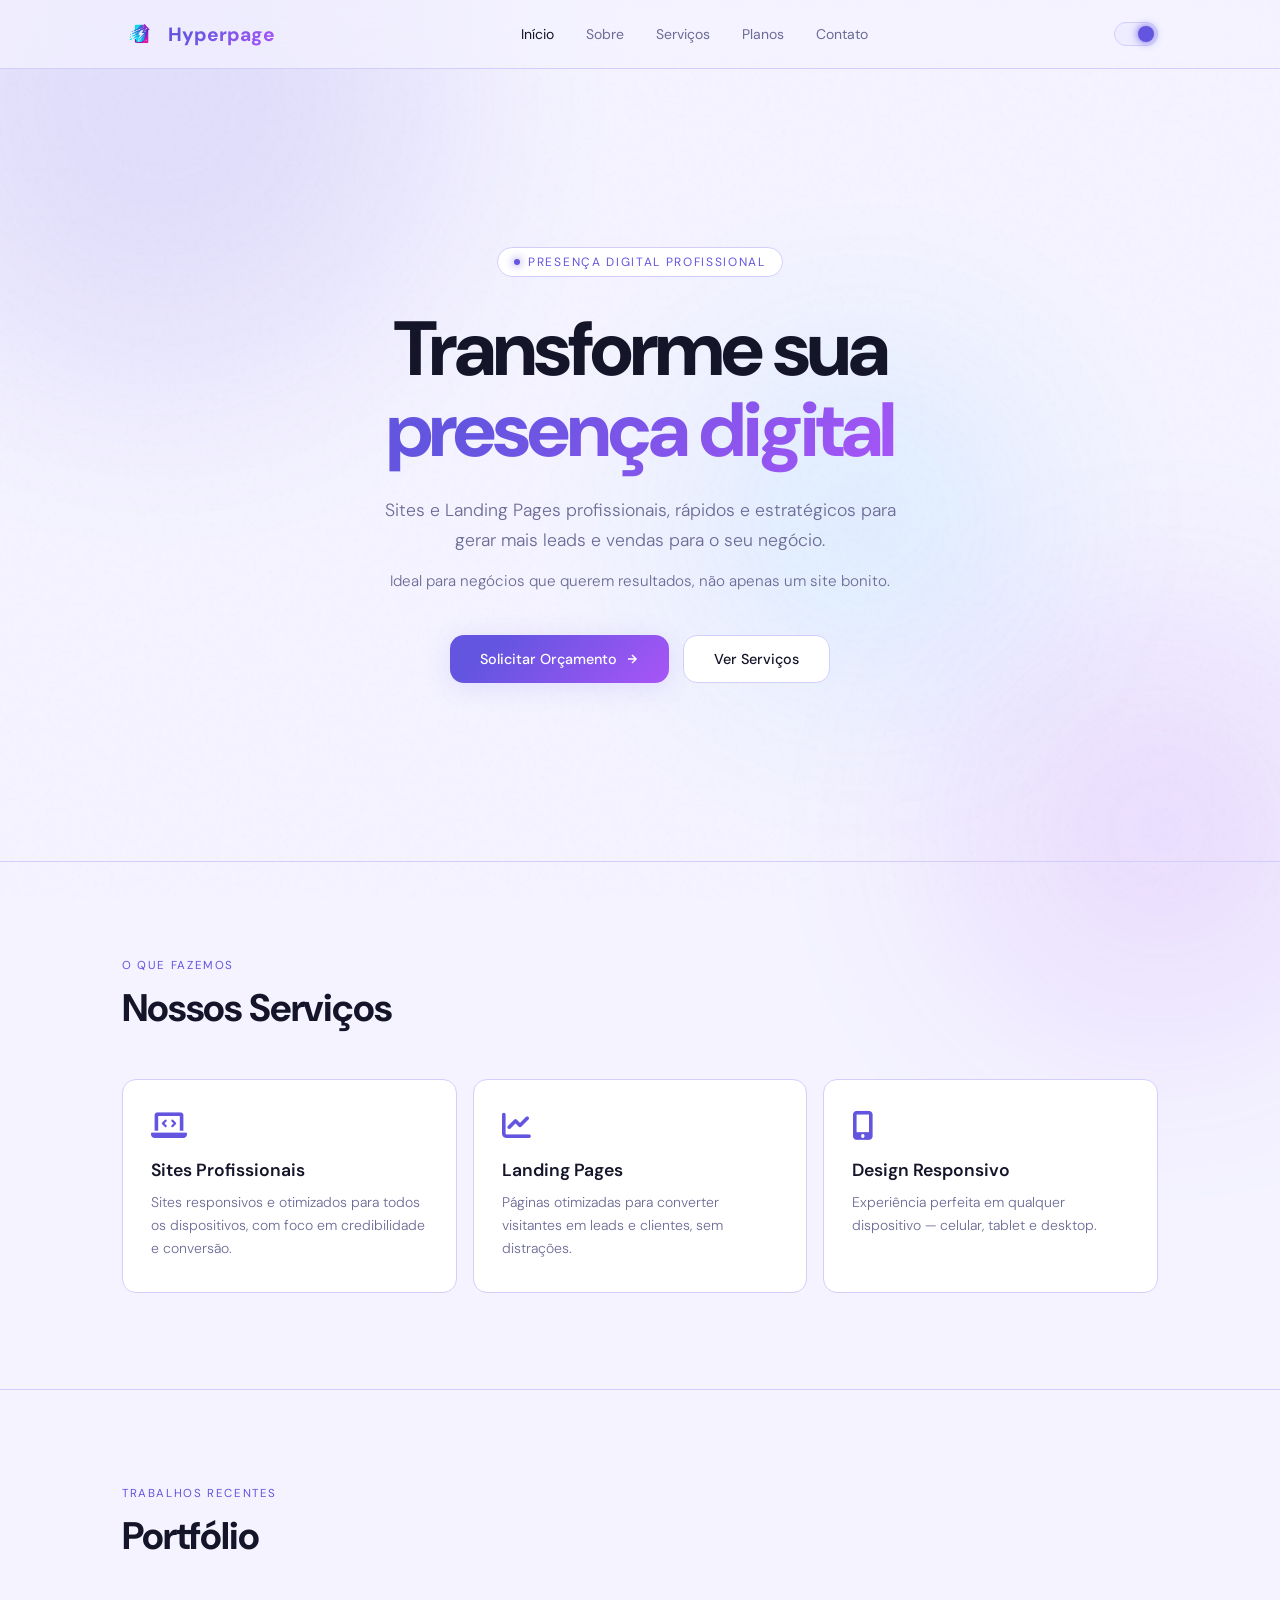
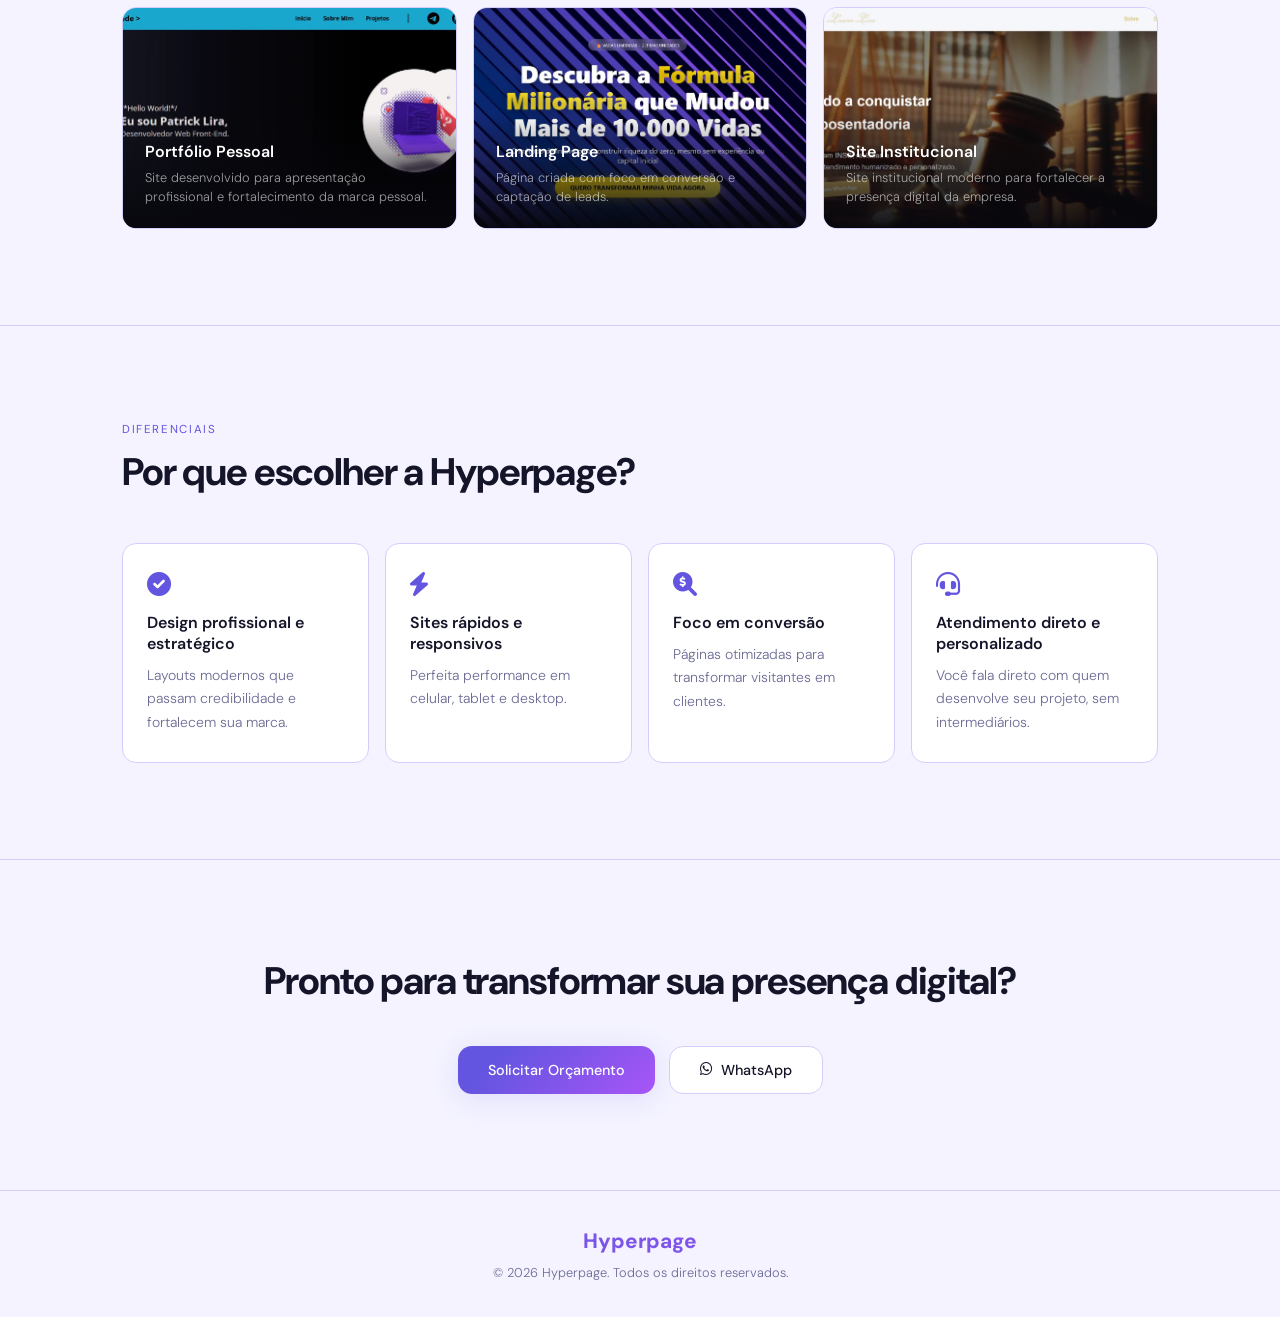
==== commit 7e84b78f: "estruturação de valores" ====
--- a/index.html
+++ b/index.html
@@ -7,6 +7,11 @@
       as="image"
       href="assets/images/banner.webp"
       type="image/webp"
+    />
+    <link
+      rel="preload"
+      as="style"
+      href="https://fonts.googleapis.com/css2?family=DM+Sans:ital,opsz,wght@0,9..40,300;0,9..40,400;0,9..40,500;1,9..40,300&display=fallback"
     />
     <meta name="viewport" content="width=device-width, initial-scale=1.0" />
 
@@ -68,7 +73,7 @@
     <link rel="apple-touch-icon" href="assets/images/hypericonpng180x180.png" />
 
     <link
-      href="https://fonts.googleapis.com/css2?family=DM+Sans:ital,opsz,wght@0,9..40,300;0,9..40,400;0,9..40,500;1,9..40,300&display=swap"
+      href="https://fonts.googleapis.com/css2?family=DM+Sans:ital,opsz,wght@0,9..40,300;0,9..40,400;0,9..40,500;1,9..40,300&display=fallback"
       rel="stylesheet"
     />
     <link rel="stylesheet" href="styles.css" />
@@ -314,7 +319,7 @@
 
     <footer>
       <div class="footer-logo">Hyperpage</div>
-      <p>&copy; 2025 Hyperpage. Todos os direitos reservados.</p>
+      <p>&copy; 2026 Hyperpage. Todos os direitos reservados.</p>
     </footer>
     <script src="/script.js"></script>
   </body>
--- a/styles.css
+++ b/styles.css
@@ -1486,6 +1486,7 @@
   transition:
     border-color 0.25s,
     box-shadow 0.25s;
+  margin: 10px 0;
 }
 
 .faq-item:hover {
